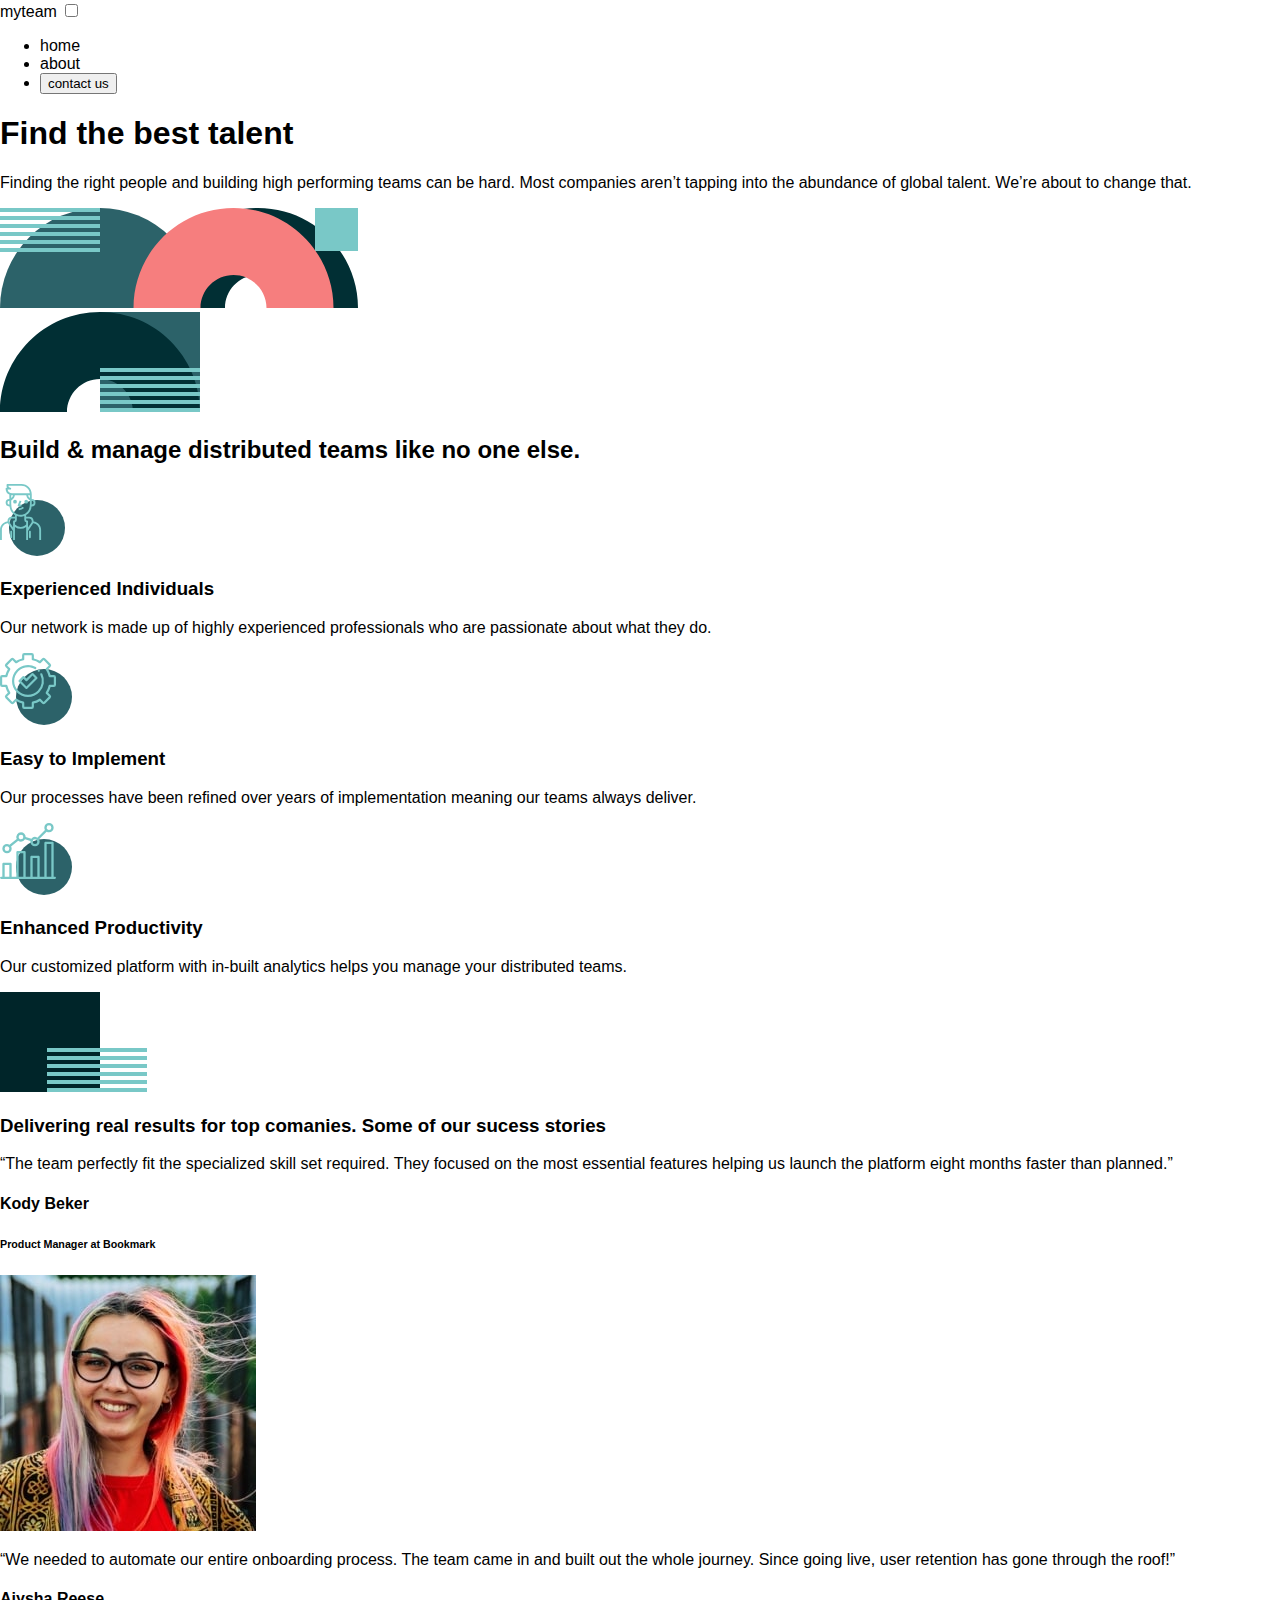
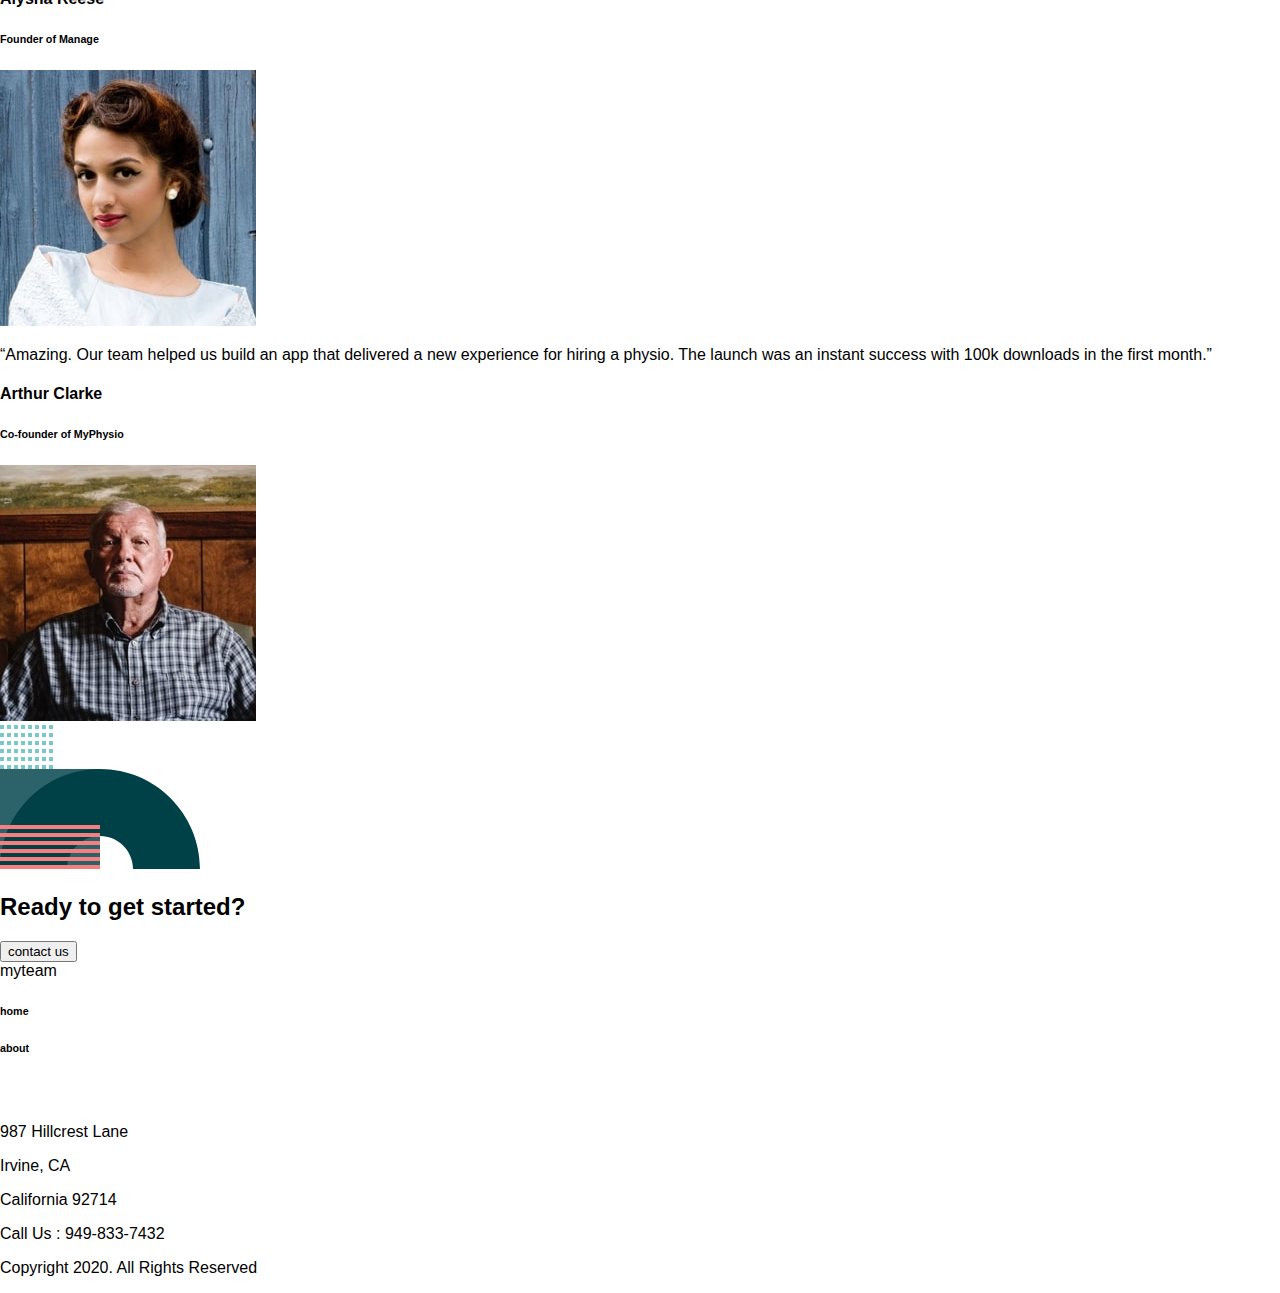
==== page.html @ 7078088b "classes html" ====
<!DOCTYPE html>
<html lang="en">
<head>
    <meta charset="UTF-8">
    <meta http-equiv="X-UA-Compatible" content="IE=edge">
    <meta name="viewport" content="width=device-width, initial-scale=1.0">
    <link rel="stylesheet" href="https://fonts.googleapis.com/css2?family=Livvic:wght@600;700&display=swap [fonts.googleapis.com]">
    <link rel="stylesheet" href="./css/style.css">
    <title>Document</title>
</head>
<body>
    <div class="banner">
        <div class="navbar__wrapper">
            <nav>
                <span>myteam</span>
            
                <input type="checkbox" id="menu" />
                <label for="menu">
                    <img class="menu_img" src="./icons/icon-hamburger.svg" alt="">
                </label>
                <ul id="items_navbar">
                    <li><a href="">home</a></li>
                    <li><a href="./about/about.html">about</a></li>
                    <li><button>contact us</button></li>
                </ul>
            </nav>
        </div>
        <div class="banner-info">
            <h1>Find the best <span>talent</span></h1>
            <p>Finding the right people and building high performing teams can be hard. Most companies aren’t tapping into the abundance of global talent. We’re about to change that.</p>
        </div>
        <img class="img_banner" src="./icons/bg-pattern-home-2.svg" alt="" />
    </div>
    <section class="section">
        <img class="section__image-bg" src="./icons/bg-pattern-home-5.svg">
        <div class="section__line"></div>
        <h2>Build & manage distributed teams like no one else.</h3>
        <div>
            <div class="section__qualities">
                <img src="./icons/icon-person.svg" alt="">
                <h3>Experienced Individuals </h3>
                <p>Our network is made up of highly experienced professionals who are passionate about what they do.</p>
            </div>
            <div class="section__qualities">
                <img src="./icons/icon-cog.svg">
                <h3>Easy to Implement </h3>
                <p>Our processes have been refined over years of implementation meaning our teams always deliver. </p></div>
            </div>
            <div class="section__qualities">
                <img src="./icons/icon-chart.svg">
                <h3>Enhanced Productivity </h3>
                <p>Our customized platform with in-built analytics helps you manage your distributed teams. </p>
            </div>
        </div>
    </section>
    <section class="section2">
        <div class="img_top_container">
            <img src="./icons/bg-pattern-home-4-about-3.svg" alt="">
        </div>
        <h3>Delivering real results for top comanies. Some of our <span>sucess stories</span></h3>
        <div class="section__persons-container">
            <div class="section__persons">
                <p>“The team perfectly fit the specialized skill set required. They focused on the most essential features helping us launch the platform eight months faster than planned.” </p>
                <h4>Kody Beker</h4>
                <h6>Product Manager at Bookmark</h6>
                <img src="./icons/avatar-kady.jpg" alt="">
            </div>
            <div class="section__persons">
                <p>“We needed to automate our entire onboarding process. The team came in and built out the whole journey. Since going live, user retention has gone through the roof!”</p>
                <h4>Aiysha Reese </h4>
                <h6>Founder of Manage</h6>
                <img src="./icons/avatar-aiysha.jpg" alt="">
            </div>
            <div class="section__persons">
                <p>“Amazing. Our team helped us build an app that delivered a new experience for hiring a physio. The launch was an instant success with 100k downloads in the first month.”</p>
                <h4>Arthur Clarke</h4>
                <h6>Co-founder of MyPhysio</h6>
                <img src="./icons/avatar-arthur.jpg" alt="">
            </div>
        </div>
    </section>

    <section class="section__contact">
        <img src="./icons/bg-pattern-home-6-about-5.svg">
        <h2>Ready to get started?</h2>
        <button>contact us</button>
    </section>

    <footer>
        <span>myteam</span>
        <div class="footer__links">
            <h6>home</h6>
            <h6>about</h6>
        </div>
        <div class="footer__social-icons">
            <img src="./icons/icon-facebook.svg" alt="">
            <img src="./icons/icon-pinterest.svg" alt="">
            <img src="./icons/icon-twitter.svg" alt="">
        </div>
        <div class="footer__data">
            <p>987 Hillcrest Lane</p>
            <p>Irvine, CA</p>
            <p>California 92714</p>
            <p>Call Us : 949-833-7432</p>
        </div>
        <div class="footer__copyr">
            <p>Copyright 2020. All Rights Reserved</p>
        </div>
    </footer>
</body>
</html>
---- css/style.css ----
@import url(./global/base.css);

/* 
    skins
*/

@import url(./skin/skins.css);

/* 
    devices
*/

@import url(./devices/desktop/desktop_900px.css) (min-width: 900px);

@import url(./devices/tablet/tablet_900px.css) (max-width: 900px);

@import url(./devices/mobile/mobile_600px.css) (max-width: 600px);
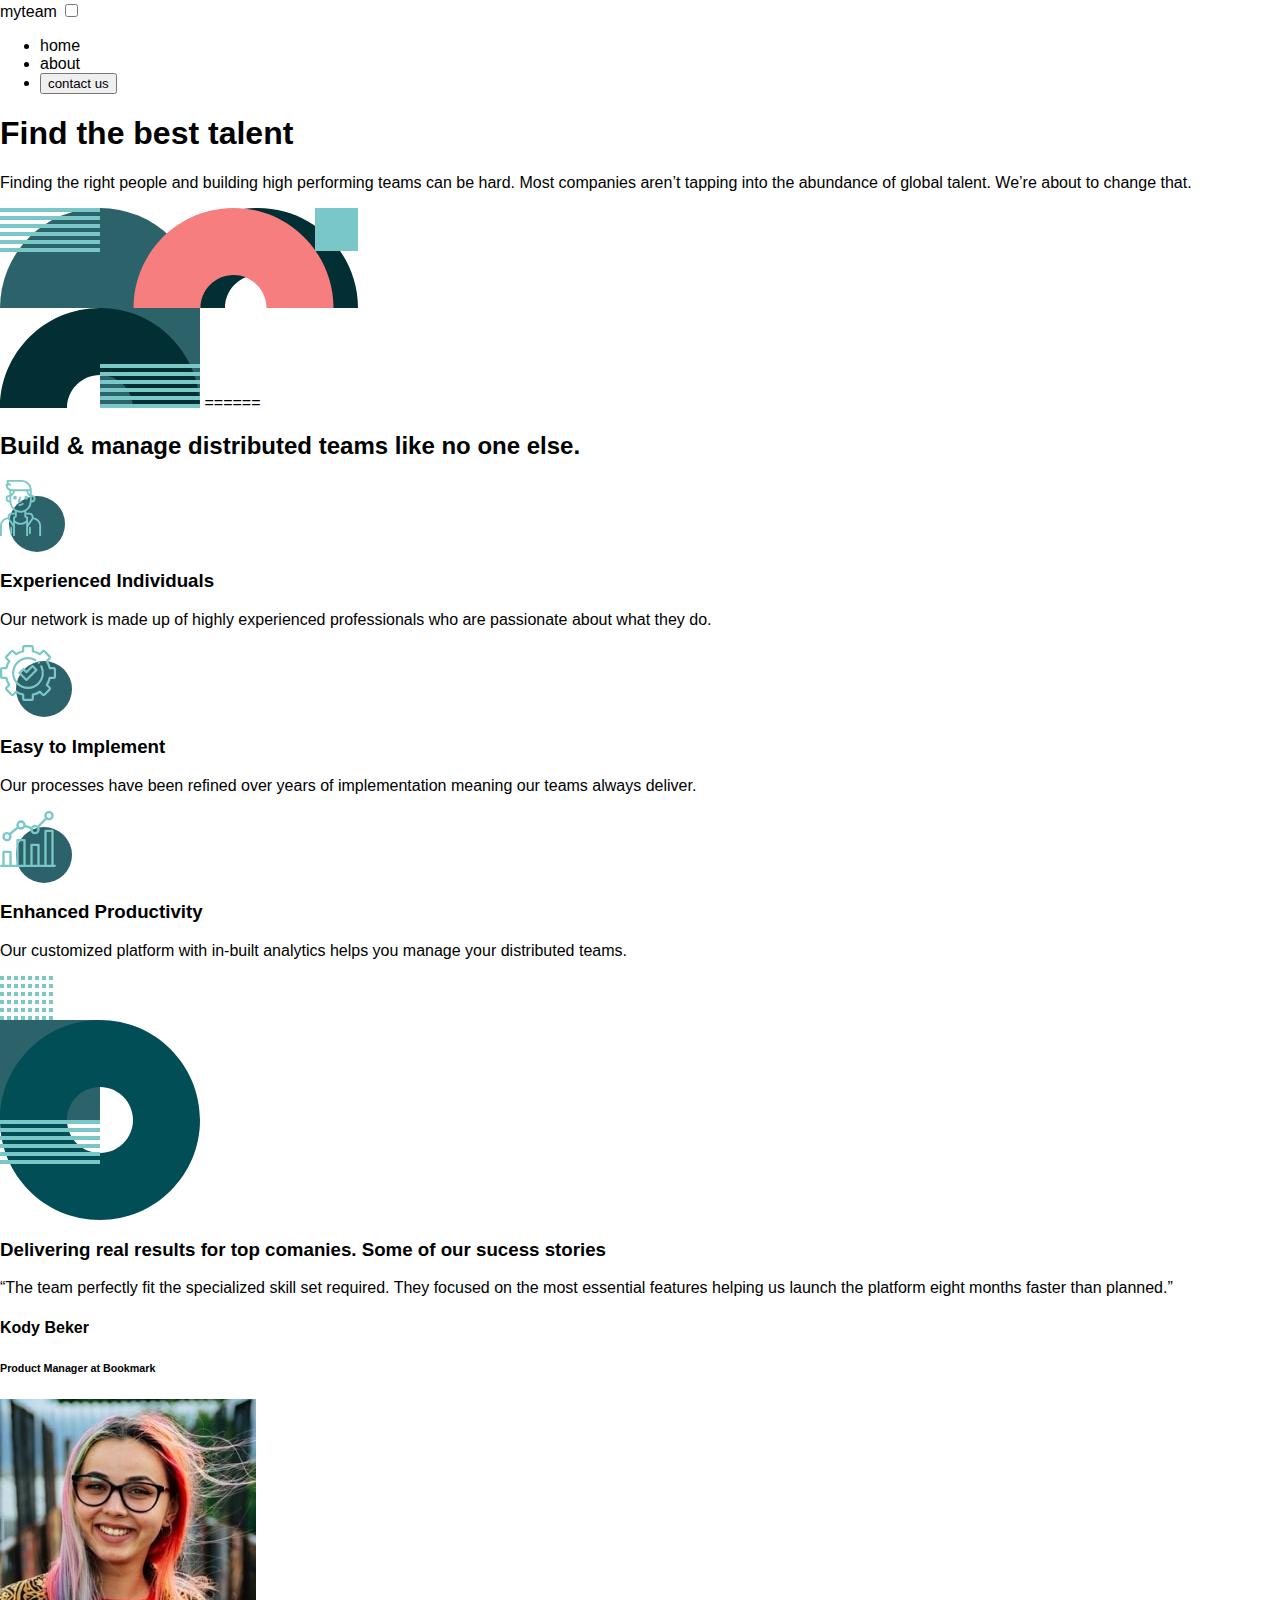
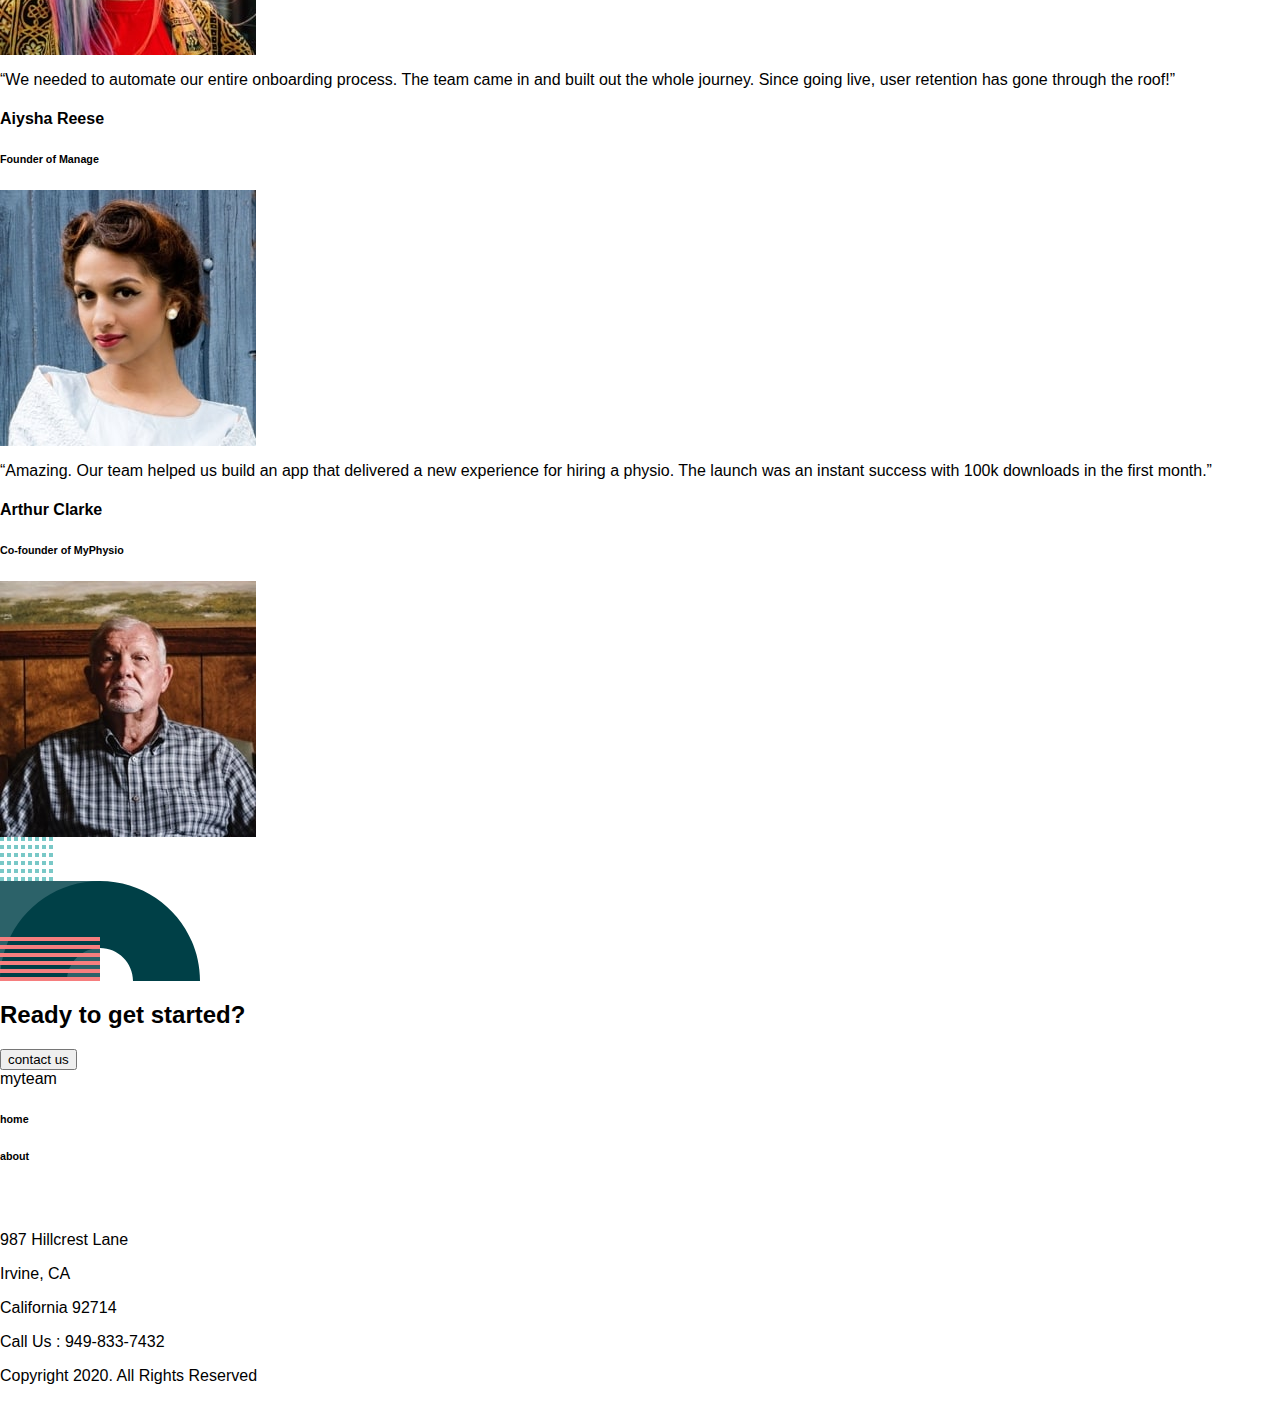
==== commit b9a70a32: "Styles added" ====
--- a/page.html
+++ b/page.html
@@ -1,4 +1,3 @@
-<!DOCTYPE html>
 <html lang="en">
 <head>
     <meta charset="UTF-8">
@@ -33,20 +32,20 @@
     </div>
     <section class="section">
         <img class="section__image-bg" src="./icons/bg-pattern-home-5.svg">
-        <div class="section__line"></div>
+        <span>======</span>
         <h2>Build & manage distributed teams like no one else.</h3>
         <div>
-            <div class="section__qualities">
+            <div>
                 <img src="./icons/icon-person.svg" alt="">
                 <h3>Experienced Individuals </h3>
                 <p>Our network is made up of highly experienced professionals who are passionate about what they do.</p>
             </div>
-            <div class="section__qualities">
+            <div>
                 <img src="./icons/icon-cog.svg">
                 <h3>Easy to Implement </h3>
                 <p>Our processes have been refined over years of implementation meaning our teams always deliver. </p></div>
             </div>
-            <div class="section__qualities">
+            <div>
                 <img src="./icons/icon-chart.svg">
                 <h3>Enhanced Productivity </h3>
                 <p>Our customized platform with in-built analytics helps you manage your distributed teams. </p>
@@ -55,23 +54,23 @@
     </section>
     <section class="section2">
         <div class="img_top_container">
-            <img src="./icons/bg-pattern-home-4-about-3.svg" alt="">
+            <img src="./icons/bg-pattern-home-3.svg" alt="">
         </div>
-        <h3>Delivering real results for top comanies. Some of our <span>sucess stories</span></h3>
-        <div class="section__persons-container">
-            <div class="section__persons">
+        <div class="section__persons">
+            <h3>Delivering real results for top comanies. Some of our <span>sucess stories</span></h3>
+            <div class="section__person">
                 <p>“The team perfectly fit the specialized skill set required. They focused on the most essential features helping us launch the platform eight months faster than planned.” </p>
                 <h4>Kody Beker</h4>
                 <h6>Product Manager at Bookmark</h6>
                 <img src="./icons/avatar-kady.jpg" alt="">
             </div>
-            <div class="section__persons">
+            <div>
                 <p>“We needed to automate our entire onboarding process. The team came in and built out the whole journey. Since going live, user retention has gone through the roof!”</p>
                 <h4>Aiysha Reese </h4>
                 <h6>Founder of Manage</h6>
                 <img src="./icons/avatar-aiysha.jpg" alt="">
             </div>
-            <div class="section__persons">
+            <div>
                 <p>“Amazing. Our team helped us build an app that delivered a new experience for hiring a physio. The launch was an instant success with 100k downloads in the first month.”</p>
                 <h4>Arthur Clarke</h4>
                 <h6>Co-founder of MyPhysio</h6>
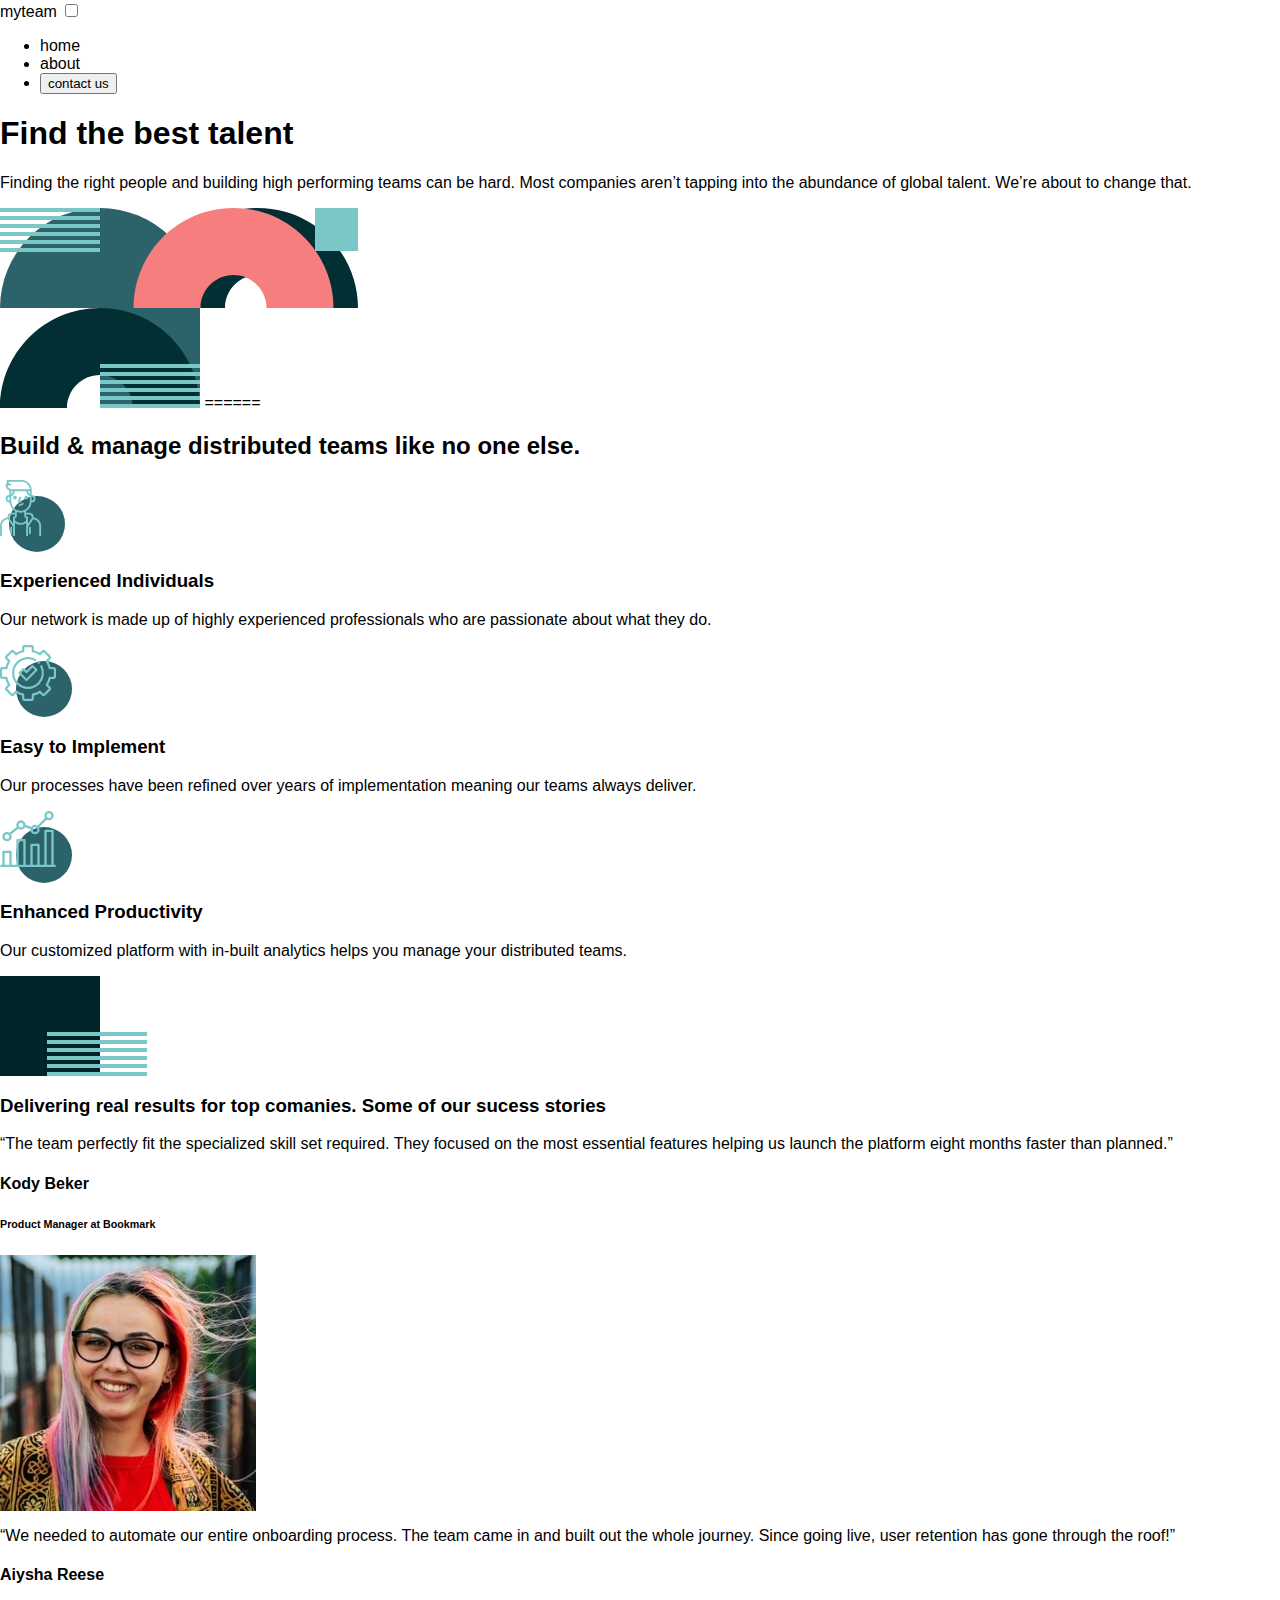
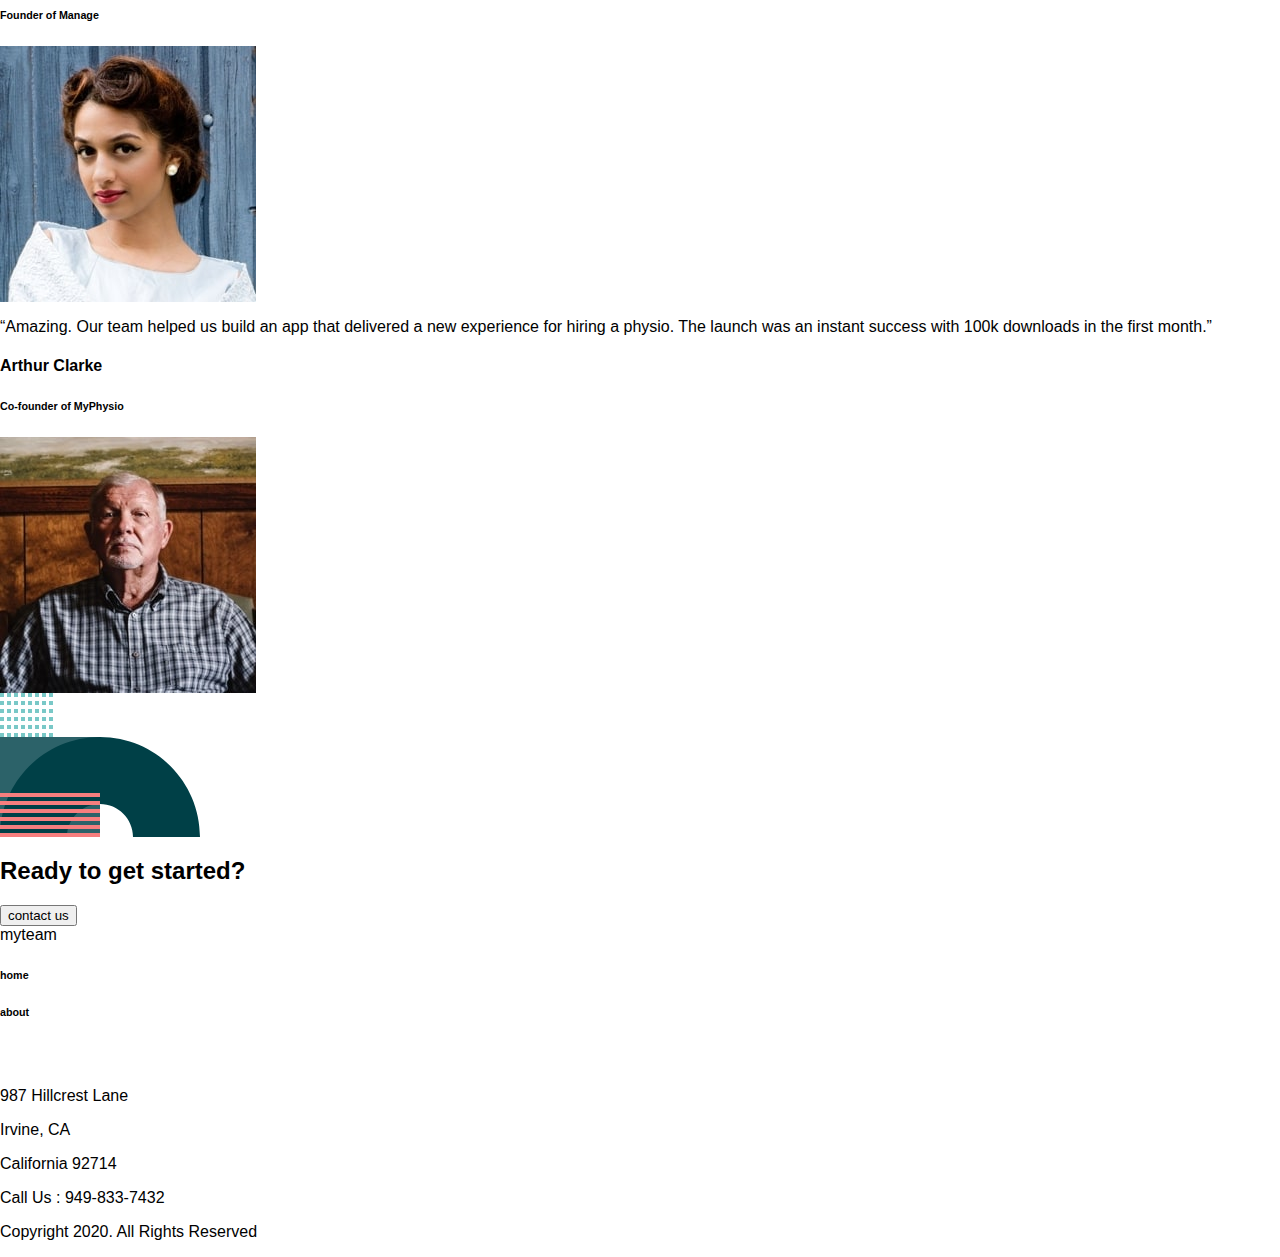
==== commit cc2c2026: "Merge branch 'master' of https://github.com/alejovera/landing-pair-programming" ====
--- a/page.html
+++ b/page.html
@@ -54,23 +54,23 @@
     </section>
     <section class="section2">
         <div class="img_top_container">
-            <img src="./icons/bg-pattern-home-3.svg" alt="">
+            <img src="./icons/bg-pattern-home-4-about-3.svg" alt="">
         </div>
-        <div class="section__persons">
-            <h3>Delivering real results for top comanies. Some of our <span>sucess stories</span></h3>
-            <div class="section__person">
+        <h3>Delivering real results for top comanies. Some of our <span>sucess stories</span></h3>
+        <div class="section__persons-container">
+            <div class="section__persons">
                 <p>“The team perfectly fit the specialized skill set required. They focused on the most essential features helping us launch the platform eight months faster than planned.” </p>
                 <h4>Kody Beker</h4>
                 <h6>Product Manager at Bookmark</h6>
                 <img src="./icons/avatar-kady.jpg" alt="">
             </div>
-            <div>
+            <div class="section__persons">
                 <p>“We needed to automate our entire onboarding process. The team came in and built out the whole journey. Since going live, user retention has gone through the roof!”</p>
                 <h4>Aiysha Reese </h4>
                 <h6>Founder of Manage</h6>
                 <img src="./icons/avatar-aiysha.jpg" alt="">
             </div>
-            <div>
+            <div class="section__persons">
                 <p>“Amazing. Our team helped us build an app that delivered a new experience for hiring a physio. The launch was an instant success with 100k downloads in the first month.”</p>
                 <h4>Arthur Clarke</h4>
                 <h6>Co-founder of MyPhysio</h6>
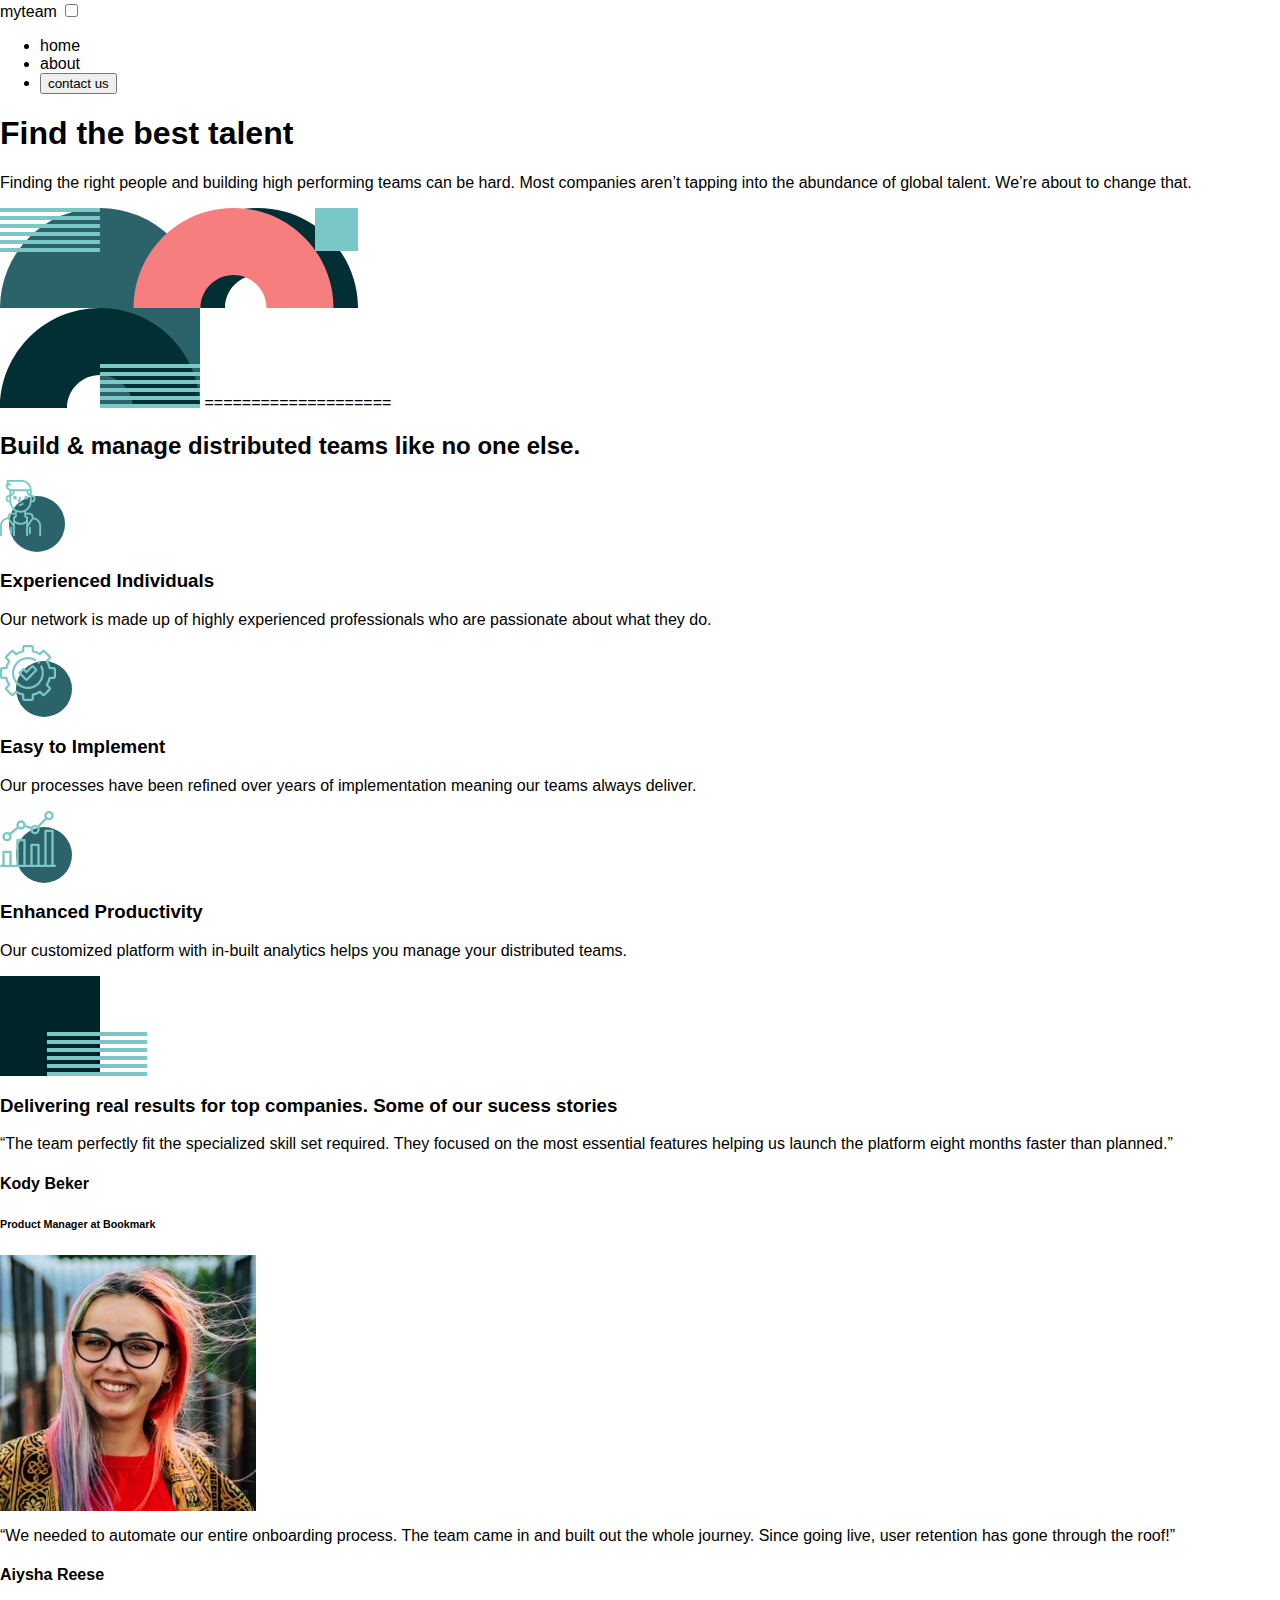
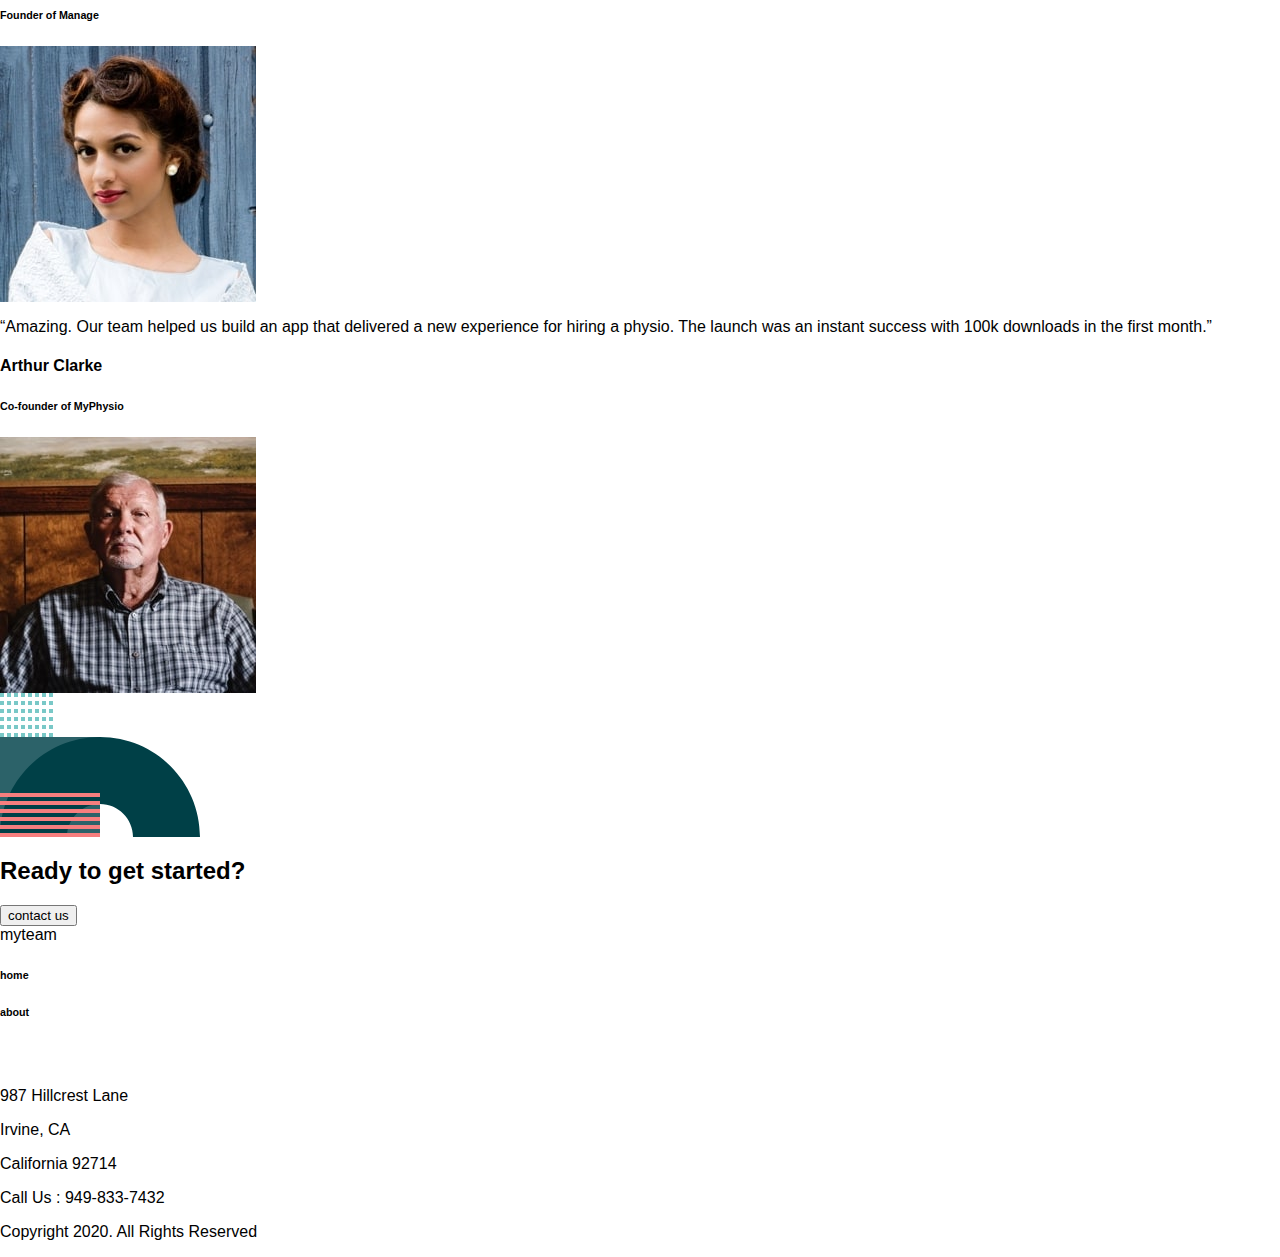
==== commit 50c1aa2f: "Styles added to tablet view" ====
--- a/page.html
+++ b/page.html
@@ -32,23 +32,29 @@
     </div>
     <section class="section">
         <img class="section__image-bg" src="./icons/bg-pattern-home-5.svg">
-        <span>======</span>
+        <span>====================</span>
         <h2>Build & manage distributed teams like no one else.</h3>
         <div>
             <div>
                 <img src="./icons/icon-person.svg" alt="">
-                <h3>Experienced Individuals </h3>
-                <p>Our network is made up of highly experienced professionals who are passionate about what they do.</p>
+                <div>
+                    <h3>Experienced Individuals </h3>
+                    <p>Our network is made up of highly experienced professionals who are passionate about what they do.</p>
+                </div>
             </div>
             <div>
                 <img src="./icons/icon-cog.svg">
-                <h3>Easy to Implement </h3>
-                <p>Our processes have been refined over years of implementation meaning our teams always deliver. </p></div>
+                <div>
+                    <h3>Easy to Implement </h3>
+                    <p>Our processes have been refined over years of implementation meaning our teams always deliver. </p>
+                </div>
             </div>
             <div>
                 <img src="./icons/icon-chart.svg">
-                <h3>Enhanced Productivity </h3>
-                <p>Our customized platform with in-built analytics helps you manage your distributed teams. </p>
+                <div>
+                    <h3>Enhanced Productivity </h3>
+                    <p>Our customized platform with in-built analytics helps you manage your distributed teams. </p>
+                </div>
             </div>
         </div>
     </section>
@@ -56,21 +62,21 @@
         <div class="img_top_container">
             <img src="./icons/bg-pattern-home-4-about-3.svg" alt="">
         </div>
-        <h3>Delivering real results for top comanies. Some of our <span>sucess stories</span></h3>
-        <div class="section__persons-container">
-            <div class="section__persons">
+        <div class="section__persons">
+            <h3>Delivering real results for top companies. Some of our <span>sucess stories</span></h3>
+            <div class="section__persons-container">
                 <p>“The team perfectly fit the specialized skill set required. They focused on the most essential features helping us launch the platform eight months faster than planned.” </p>
                 <h4>Kody Beker</h4>
                 <h6>Product Manager at Bookmark</h6>
                 <img src="./icons/avatar-kady.jpg" alt="">
             </div>
-            <div class="section__persons">
+            <div class="section__persons-container">
                 <p>“We needed to automate our entire onboarding process. The team came in and built out the whole journey. Since going live, user retention has gone through the roof!”</p>
                 <h4>Aiysha Reese </h4>
                 <h6>Founder of Manage</h6>
                 <img src="./icons/avatar-aiysha.jpg" alt="">
             </div>
-            <div class="section__persons">
+            <div class="section__persons-container">
                 <p>“Amazing. Our team helped us build an app that delivered a new experience for hiring a physio. The launch was an instant success with 100k downloads in the first month.”</p>
                 <h4>Arthur Clarke</h4>
                 <h6>Co-founder of MyPhysio</h6>
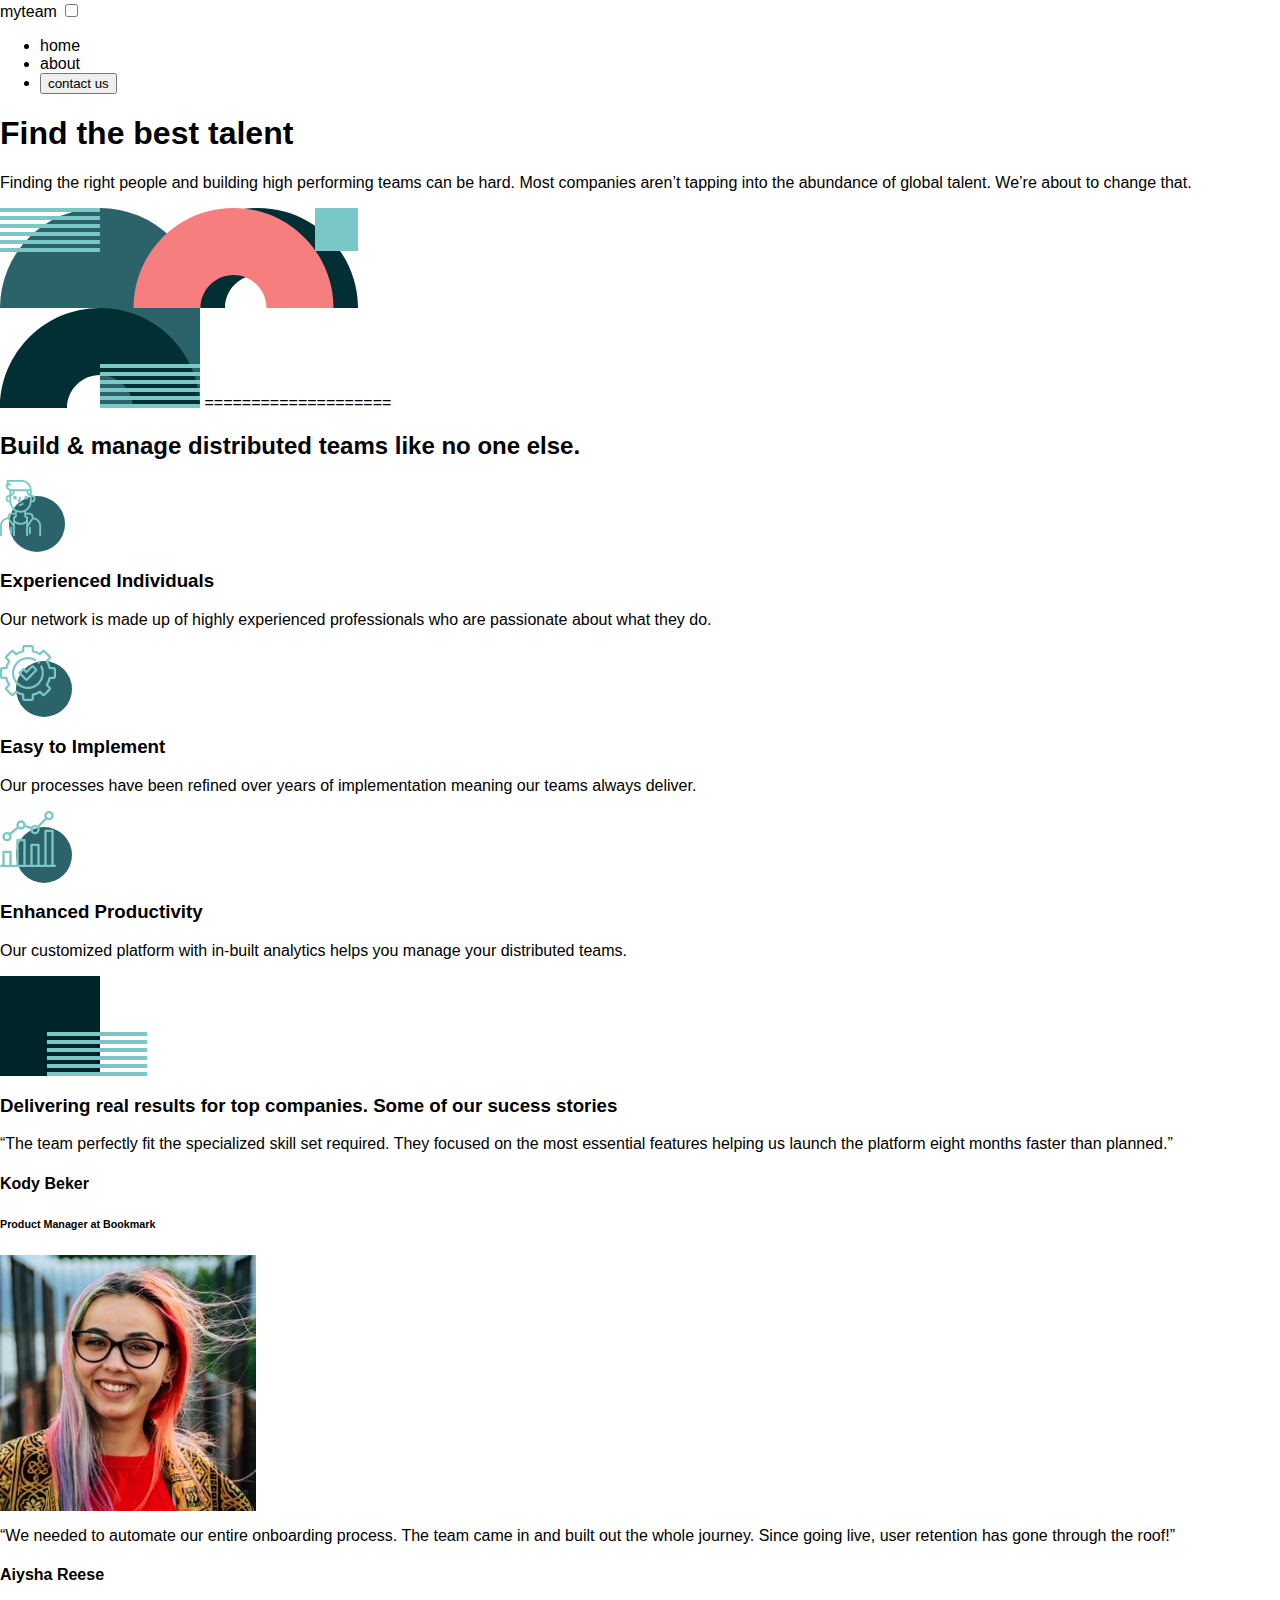
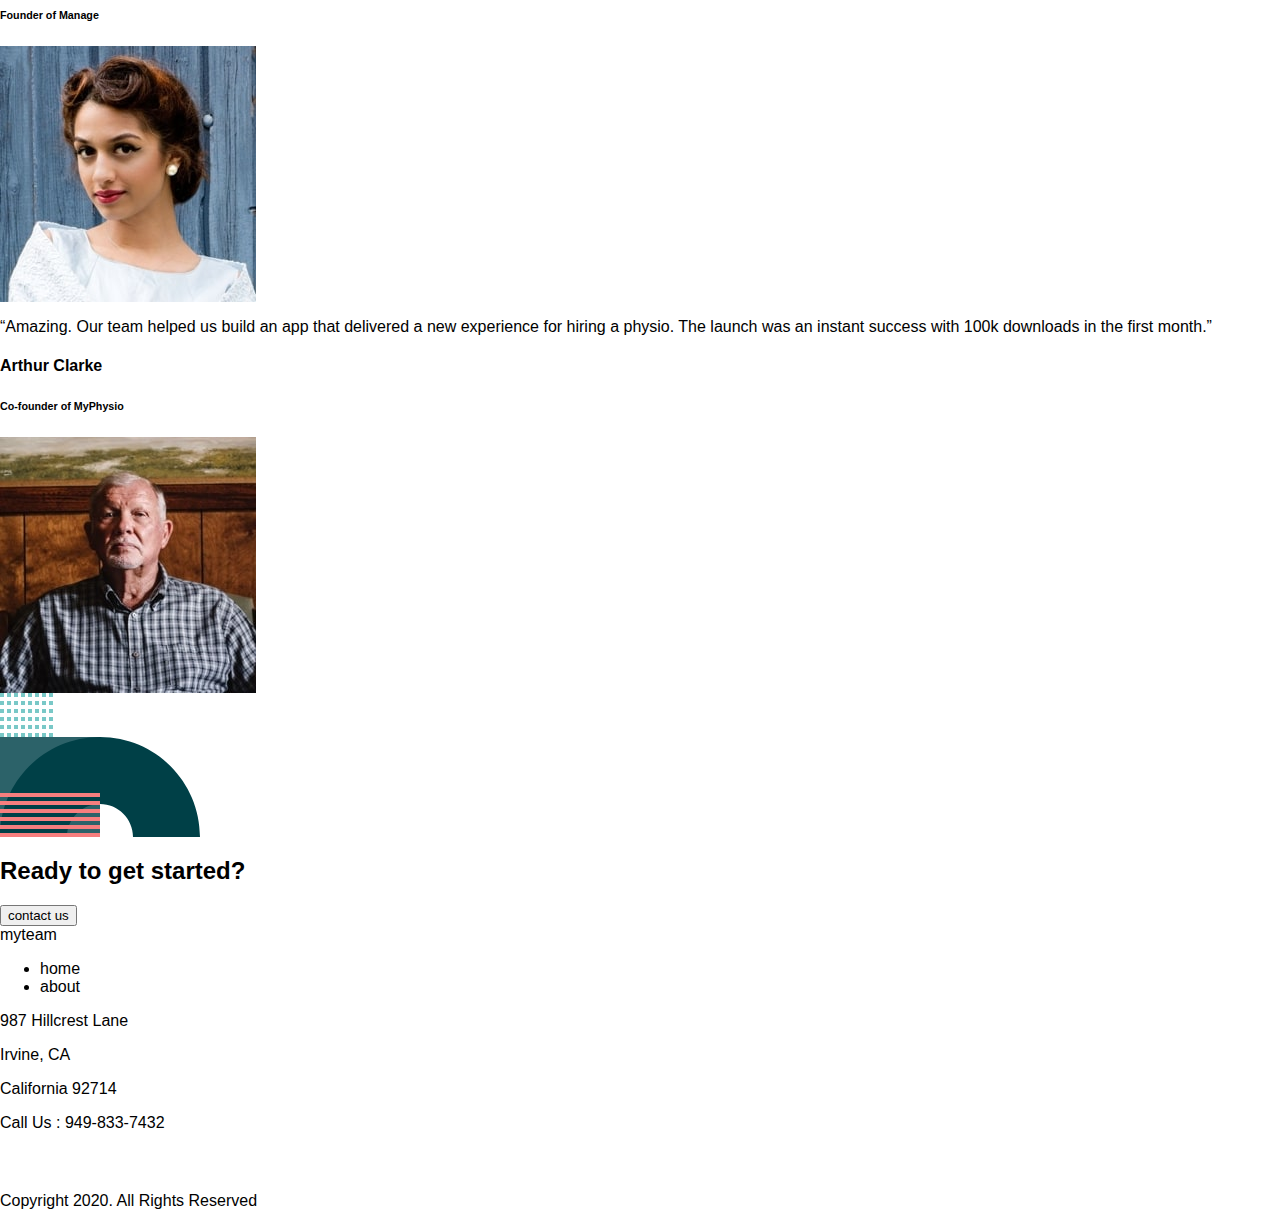
==== commit 43883560: "Style added tablet size" ====
--- a/page.html
+++ b/page.html
@@ -92,24 +92,34 @@
     </section>
 
     <footer>
-        <span>myteam</span>
-        <div class="footer__links">
-            <h6>home</h6>
-            <h6>about</h6>
+        <div class="footer_info">
+            <div>
+                <span>myteam</span>
+                <ul class="footer__links">
+                    <li>
+                        <a href="">home</a>
+                    </li>
+                    <li>
+                        <a href="./about/about.html">about</a>
+                    </li>
+                </ul>
+            </div>
+            <div class="footer__data">
+                <p>987 Hillcrest Lane</p>
+                <p>Irvine, CA</p>
+                <p>California 92714</p>
+                <p>Call Us : 949-833-7432</p>
+            </div>
         </div>
-        <div class="footer__social-icons">
-            <img src="./icons/icon-facebook.svg" alt="">
-            <img src="./icons/icon-pinterest.svg" alt="">
-            <img src="./icons/icon-twitter.svg" alt="">
-        </div>
-        <div class="footer__data">
-            <p>987 Hillcrest Lane</p>
-            <p>Irvine, CA</p>
-            <p>California 92714</p>
-            <p>Call Us : 949-833-7432</p>
-        </div>
-        <div class="footer__copyr">
-            <p>Copyright 2020. All Rights Reserved</p>
+        <div class="footer_social">
+            <div class="footer__social-icons">
+                <img src="./icons/icon-facebook.svg" alt="">
+                <img src="./icons/icon-pinterest.svg" alt="">
+                <img src="./icons/icon-twitter.svg" alt="">
+            </div>
+            <div class="footer__copyr">
+                <p>Copyright 2020. All Rights Reserved</p>
+            </div>
         </div>
     </footer>
 </body>
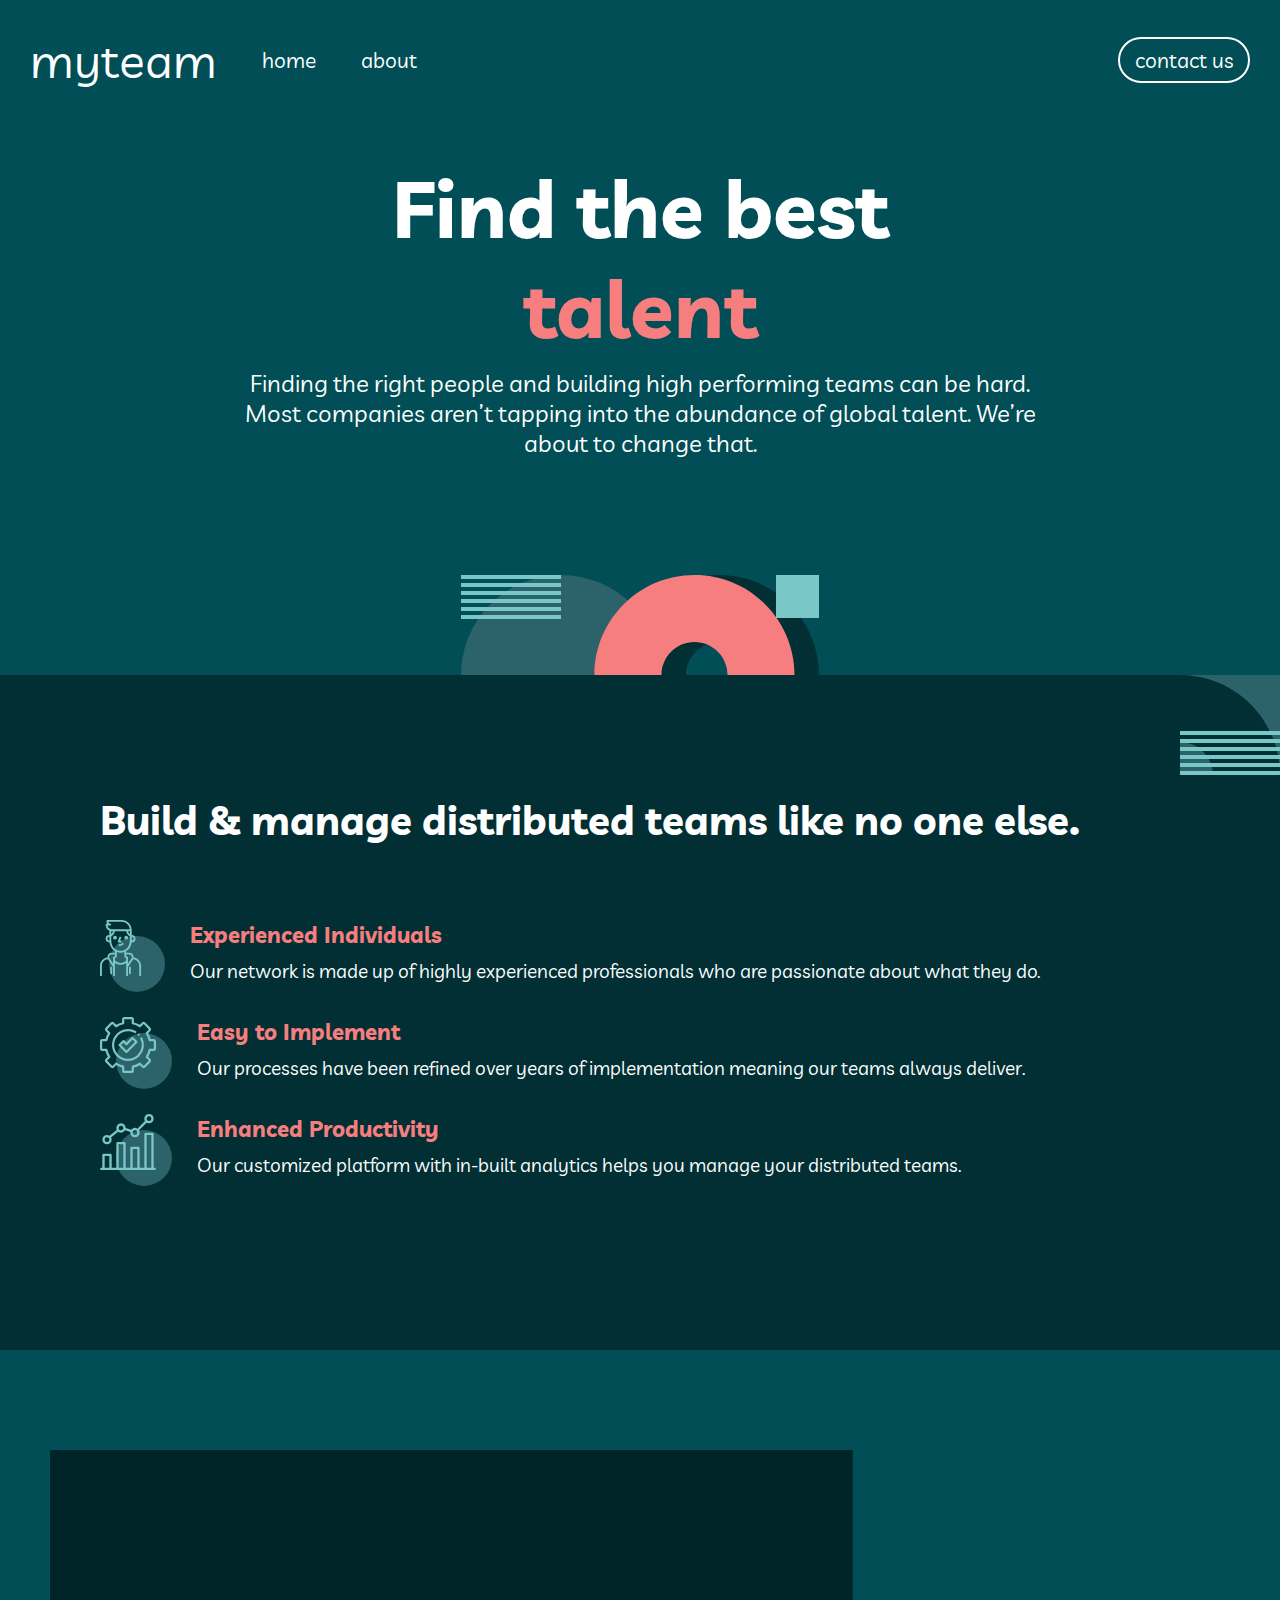
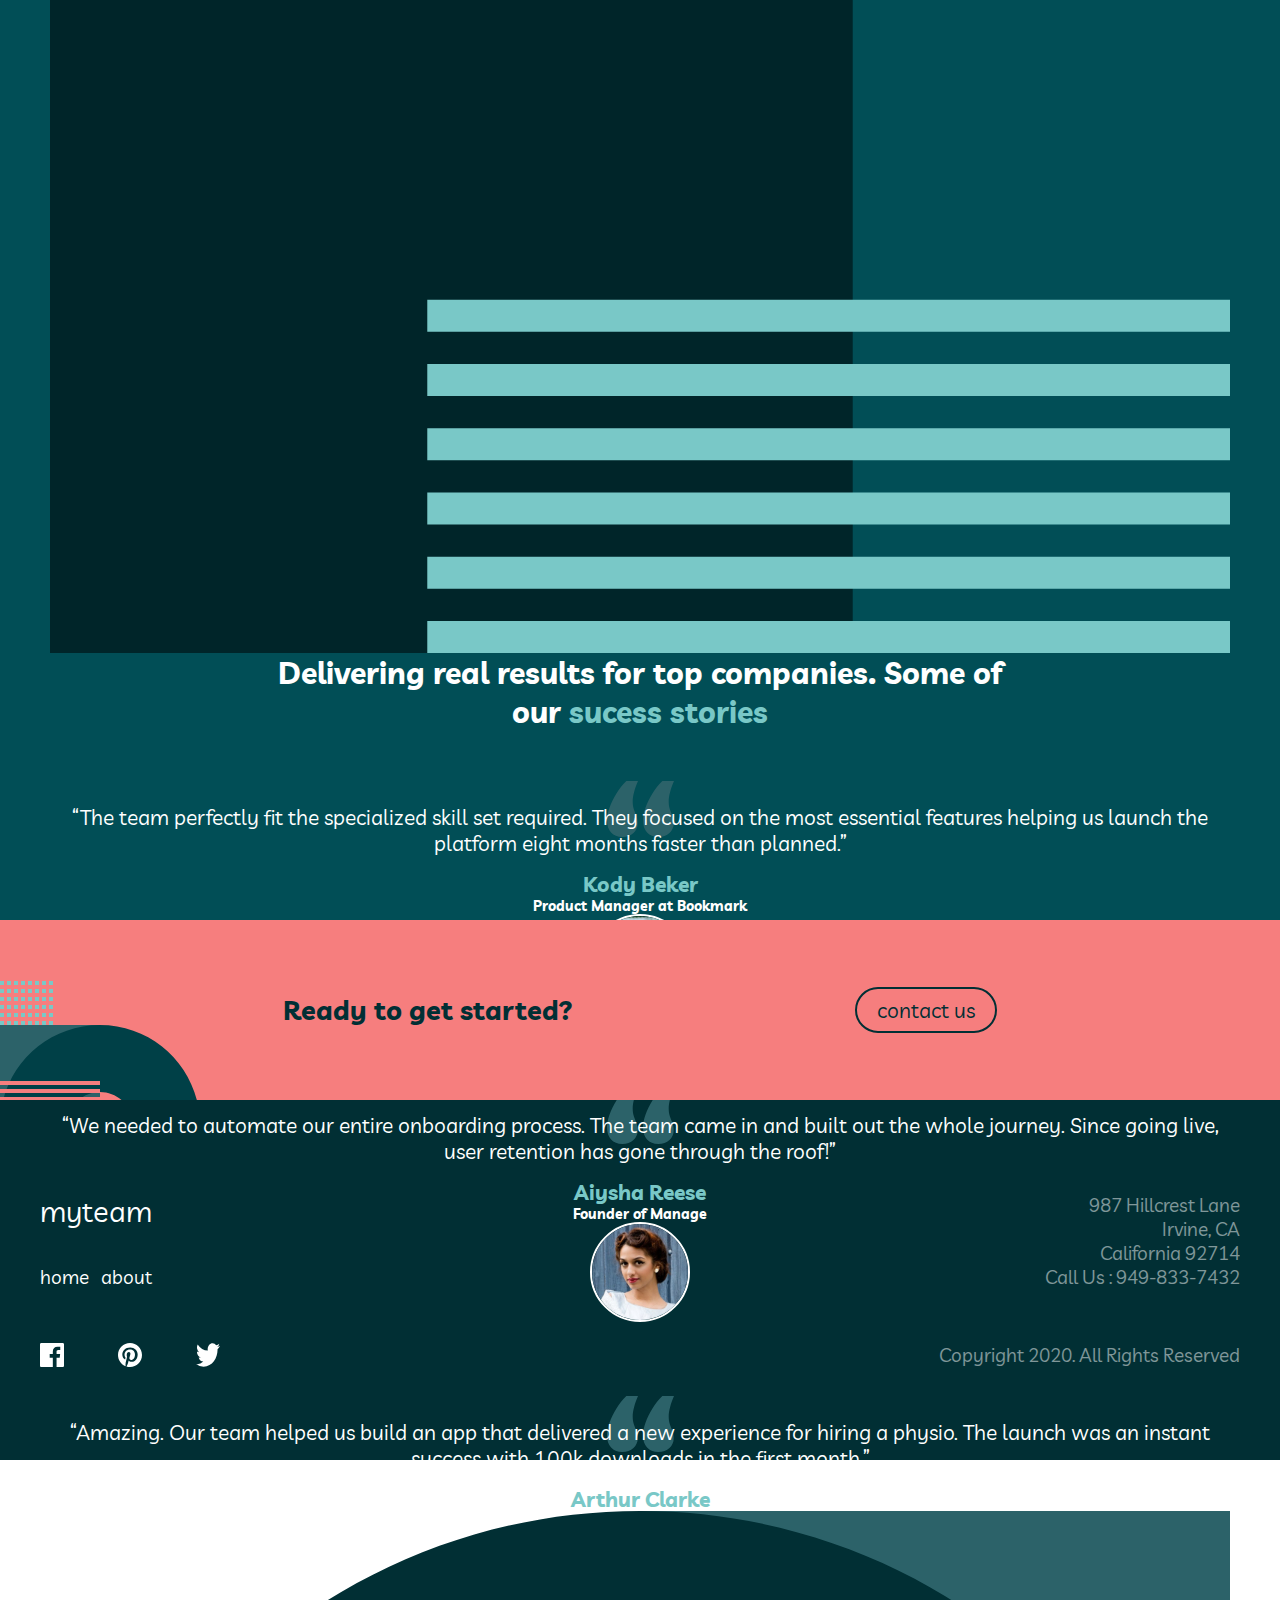
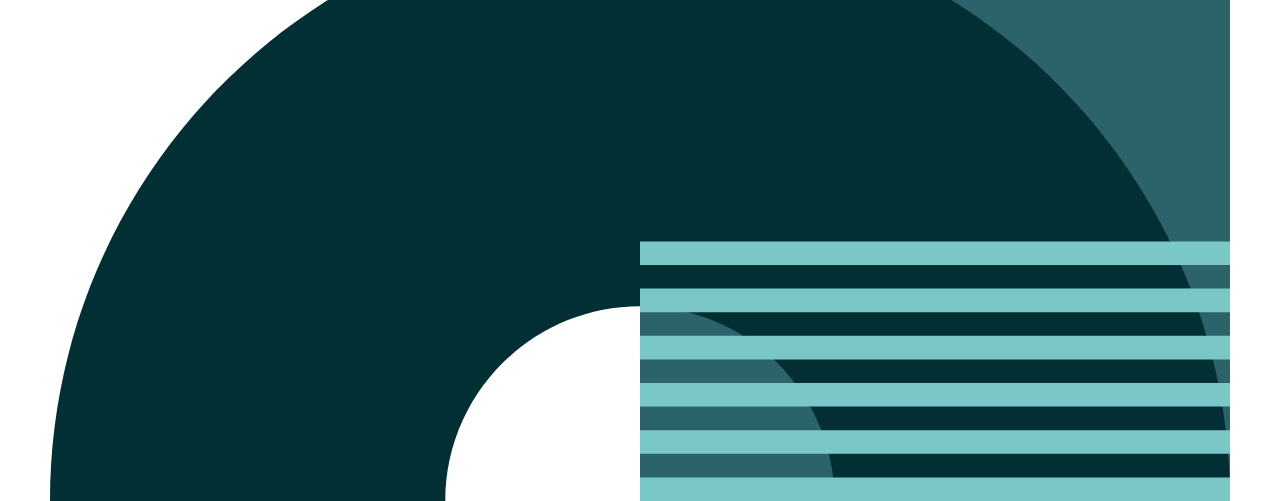
==== commit 600fff31: "all mobile except footer" ====
--- a/page.html
+++ b/page.html
@@ -32,26 +32,30 @@
     </div>
     <section class="section">
         <img class="section__image-bg" src="./icons/bg-pattern-home-5.svg">
-        <span>====================</span>
+        <!-- <span>====================</span> -->
+        <div class="section__line"></div>
         <h2>Build & manage distributed teams like no one else.</h3>
-        <div>
-            <div>
+        <div class="section__qualities">
+            <div class="section__qualities">
                 <img src="./icons/icon-person.svg" alt="">
-                <div>
+                <!-- Porque poner la info en otro div separado de img? -->
+
+                <div class="section__qualities">
                     <h3>Experienced Individuals </h3>
                     <p>Our network is made up of highly experienced professionals who are passionate about what they do.</p>
                 </div>
             </div>
-            <div>
+            <div class="section__qualities">
                 <img src="./icons/icon-cog.svg">
-                <div>
+                <div class="section__qualities">
                     <h3>Easy to Implement </h3>
                     <p>Our processes have been refined over years of implementation meaning our teams always deliver. </p>
                 </div>
             </div>
-            <div>
+
+            <div class="section__qualities">
                 <img src="./icons/icon-chart.svg">
-                <div>
+                <div class="section__qualities">
                     <h3>Enhanced Productivity </h3>
                     <p>Our customized platform with in-built analytics helps you manage your distributed teams. </p>
                 </div>
@@ -59,9 +63,7 @@
         </div>
     </section>
     <section class="section2">
-        <div class="img_top_container">
-            <img src="./icons/bg-pattern-home-4-about-3.svg" alt="">
-        </div>
+        <img src="./icons/bg-pattern-home-4-about-3.svg" alt="">
         <div class="section__persons">
             <h3>Delivering real results for top companies. Some of our <span>sucess stories</span></h3>
             <div class="section__persons-container">
@@ -83,12 +85,16 @@
                 <img src="./icons/avatar-arthur.jpg" alt="">
             </div>
         </div>
+            <img id="end_persons" src="./icons/bg-pattern-home-5.svg" alt="">
     </section>
 
     <section class="section__contact">
-        <img src="./icons/bg-pattern-home-6-about-5.svg">
         <h2>Ready to get started?</h2>
         <button>contact us</button>
+        <!-- <div class="img_top_container"> -->
+        <img src="./icons/bg-pattern-home-6-about-5.svg">
+        <!-- </div> -->
+
     </section>
 
     <footer>
--- a/css/style.css
+++ b/css/style.css
@@ -12,6 +12,6 @@
 
 @import url(./devices/desktop/desktop_900px.css) (min-width: 900px);
 
-@import url(./devices/tablet/tablet_900px.css) (max-width: 900px);
+@import url(./devices/tablet/tablet_900px.css) (min-width: 600px);
 
 @import url(./devices/mobile/mobile_600px.css) (max-width: 600px);
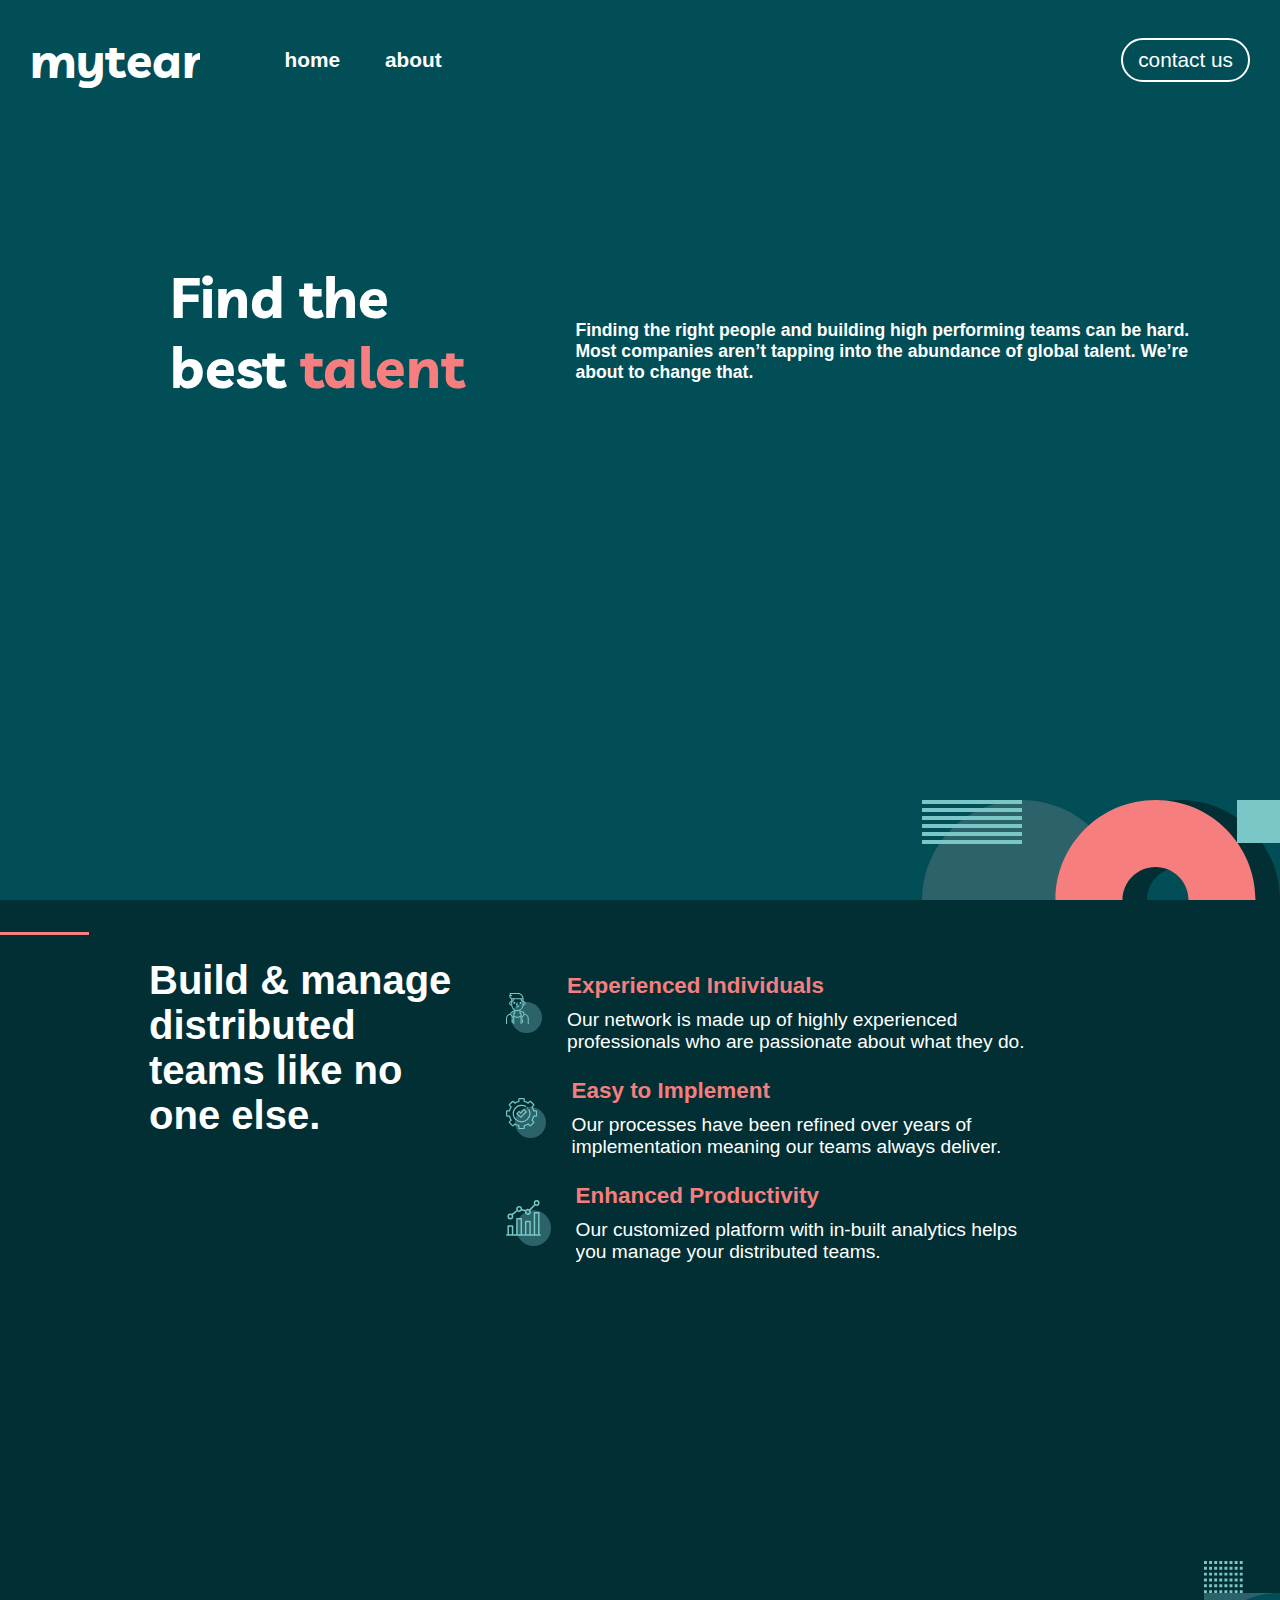
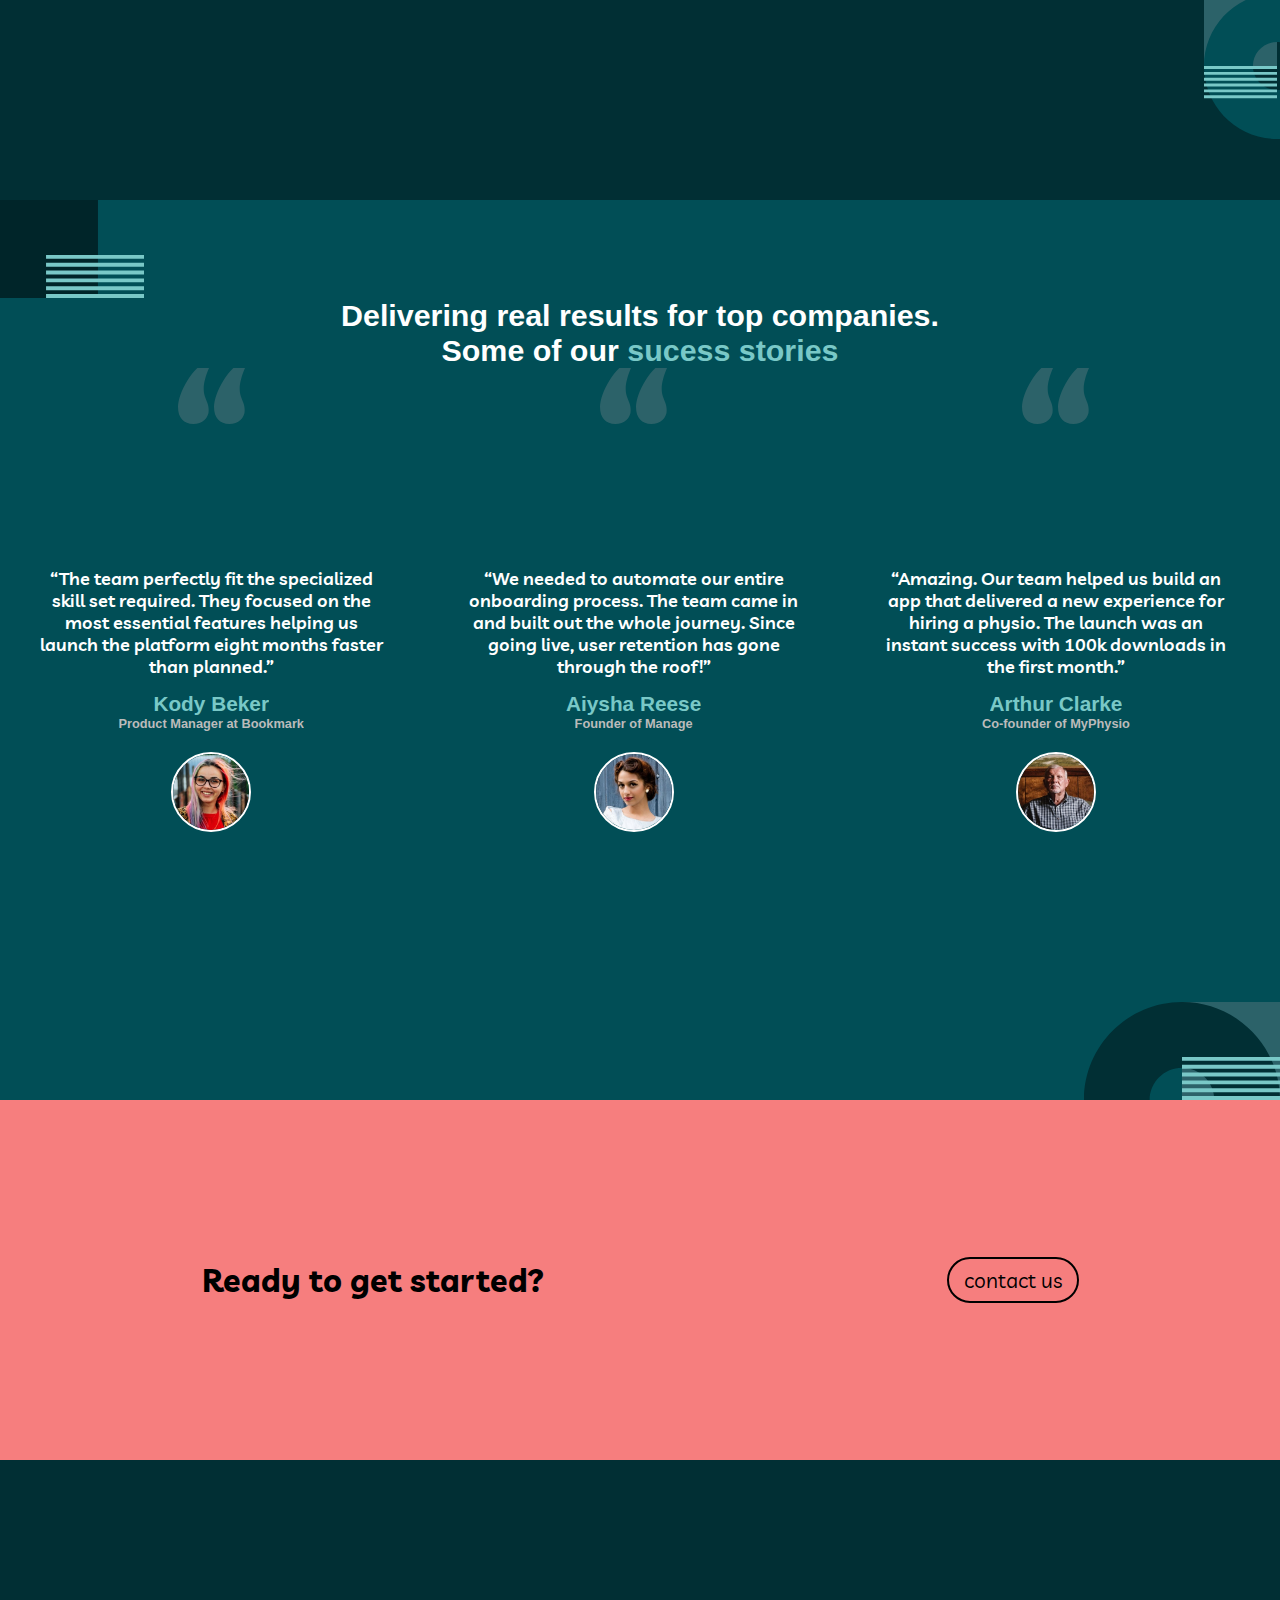
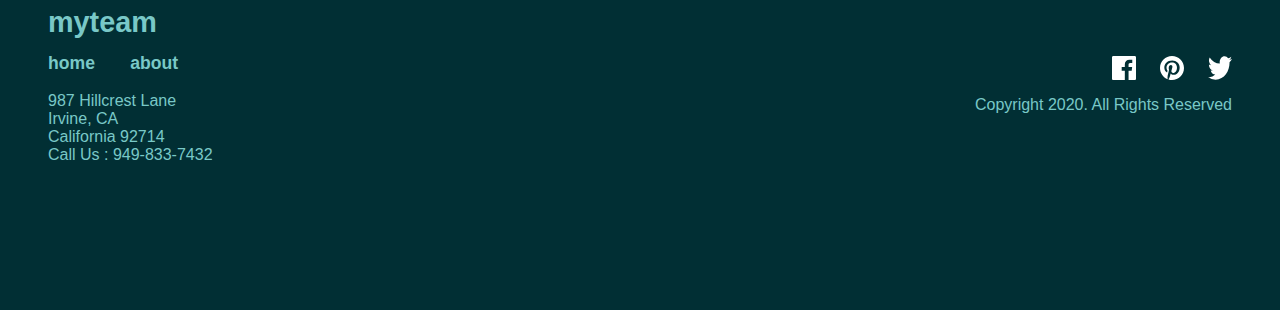
==== commit 0f1eeb79: "Changes" ====
--- a/page.html
+++ b/page.html
@@ -61,6 +61,8 @@
                 </div>
             </div>
         </div>
+        <img class="image_qualities_bottom" src="./icons/bg-pattern-home-3.svg" alt="">
+
     </section>
     <section class="section2">
         <img src="./icons/bg-pattern-home-4-about-3.svg" alt="">
--- a/css/style.css
+++ b/css/style.css
@@ -12,6 +12,6 @@
 
 @import url(./devices/desktop/desktop_900px.css) (min-width: 900px);
 
-@import url(./devices/tablet/tablet_900px.css) (min-width: 600px);
+@import url(./devices/tablet/tablet_900px.css) (min-width: 600px) and (max-width: 900px);
 
 @import url(./devices/mobile/mobile_600px.css) (max-width: 600px);
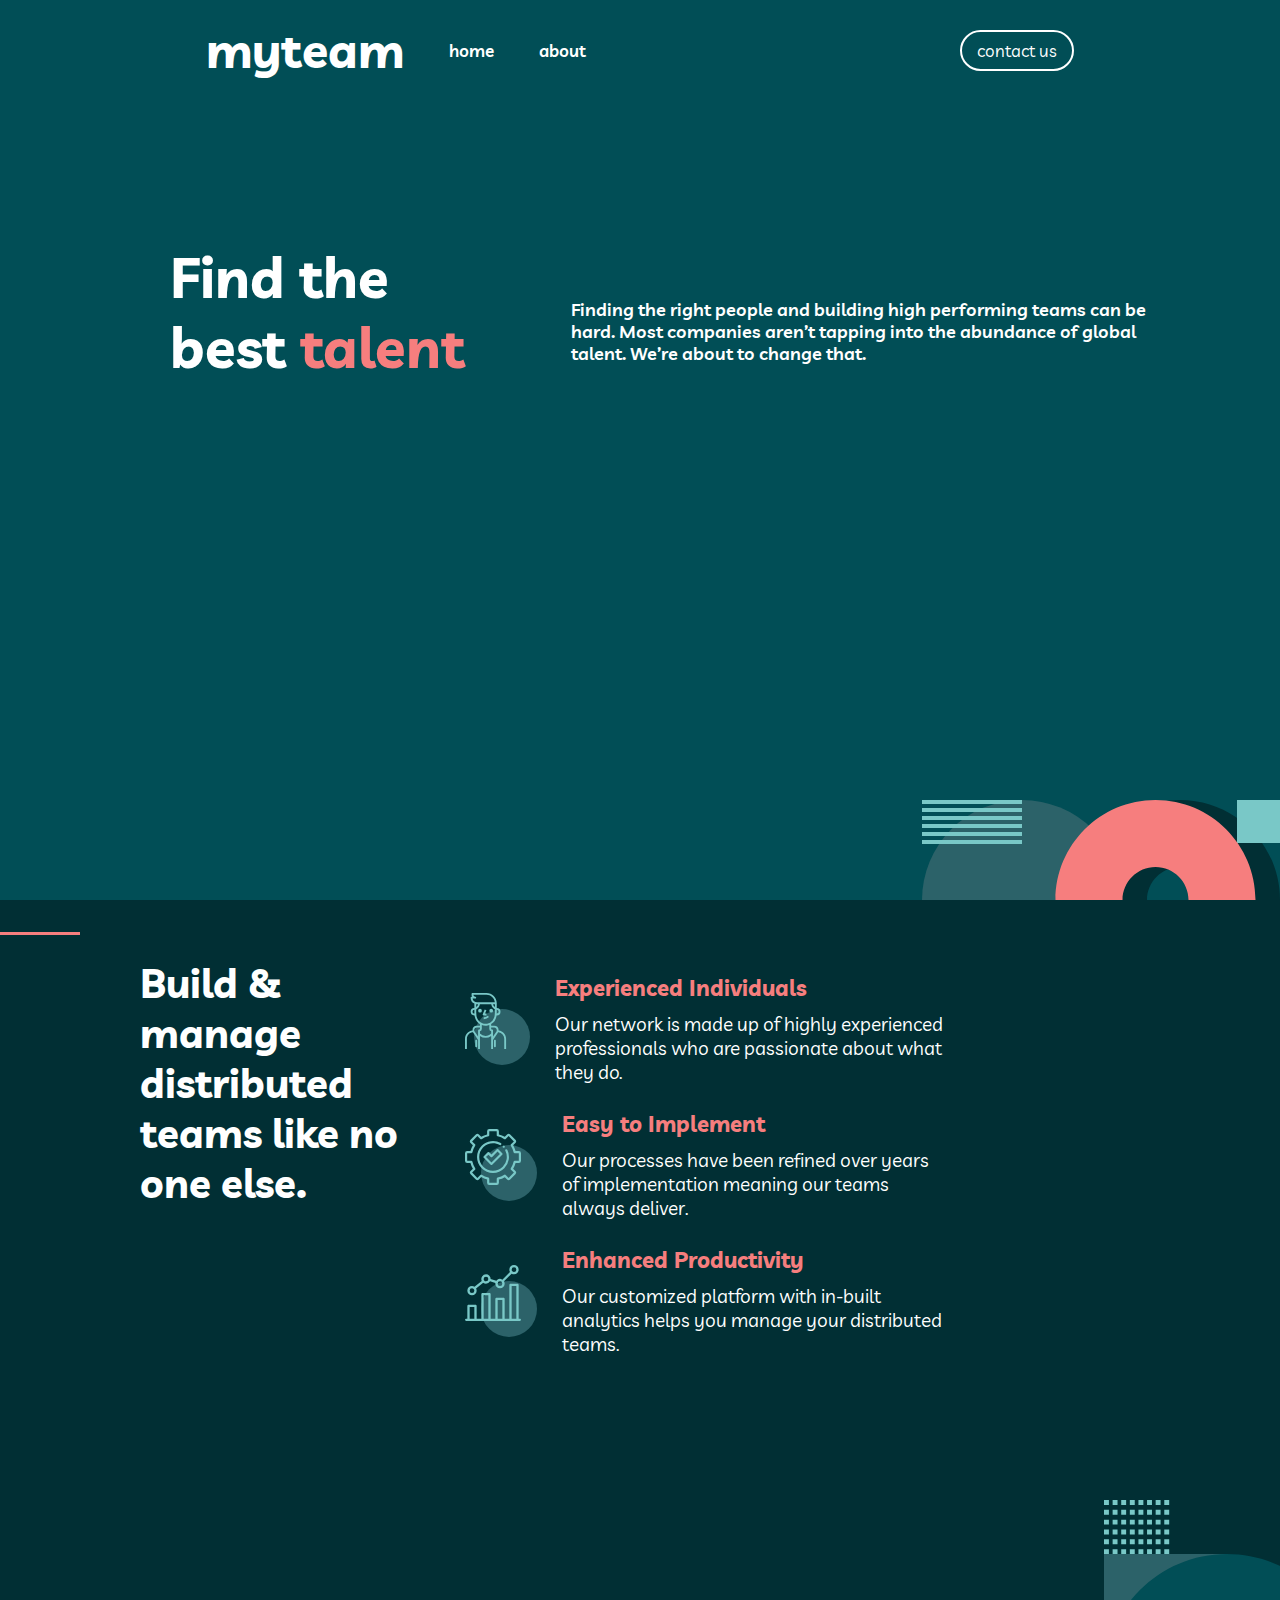
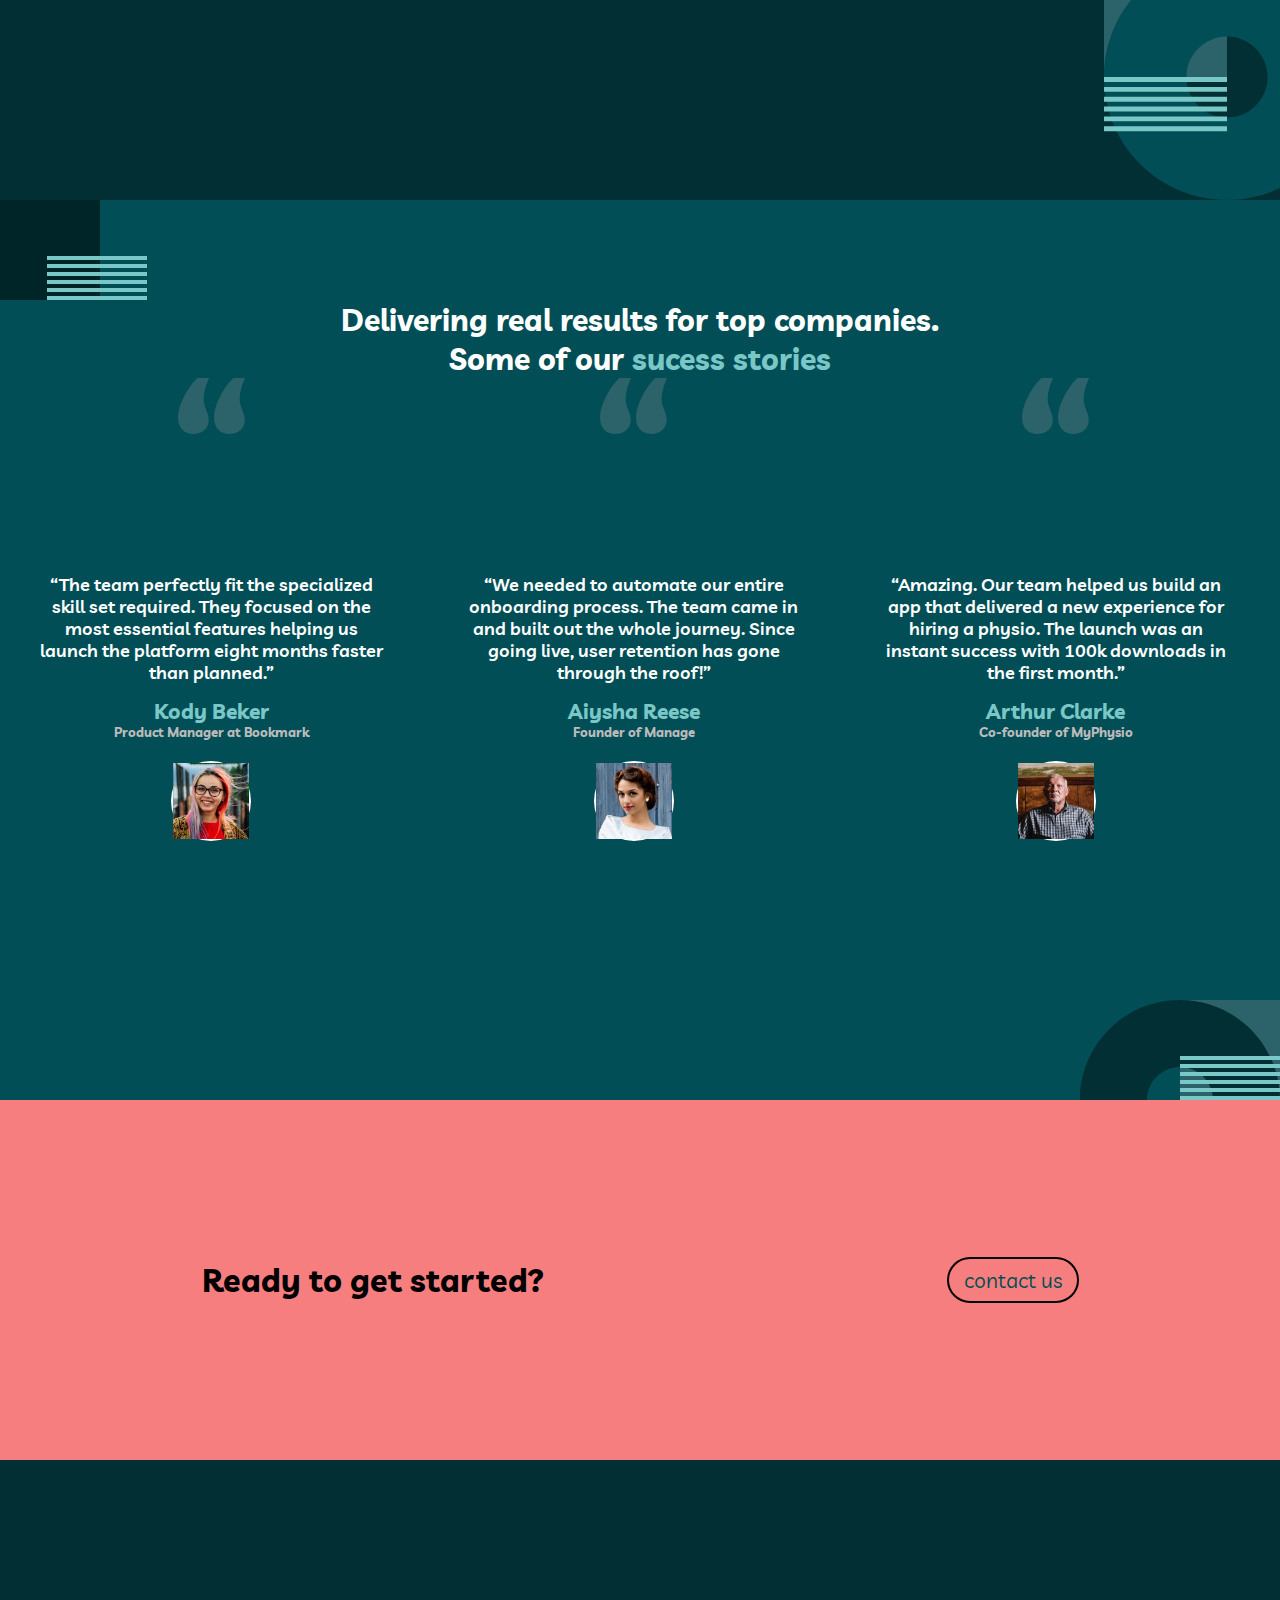
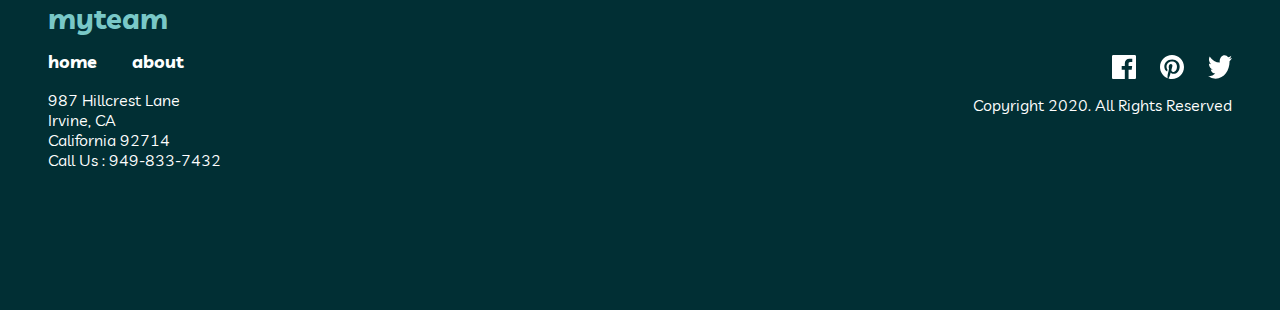
==== commit 198f071e: "About and contact pages finished" ====
--- a/page.html
+++ b/page.html
@@ -32,14 +32,11 @@
     </div>
     <section class="section">
         <img class="section__image-bg" src="./icons/bg-pattern-home-5.svg">
-        <!-- <span>====================</span> -->
         <div class="section__line"></div>
         <h2>Build & manage distributed teams like no one else.</h3>
         <div class="section__qualities">
             <div class="section__qualities">
                 <img src="./icons/icon-person.svg" alt="">
-                <!-- Porque poner la info en otro div separado de img? -->
-
                 <div class="section__qualities">
                     <h3>Experienced Individuals </h3>
                     <p>Our network is made up of highly experienced professionals who are passionate about what they do.</p>
@@ -62,7 +59,6 @@
             </div>
         </div>
         <img class="image_qualities_bottom" src="./icons/bg-pattern-home-3.svg" alt="">
-
     </section>
     <section class="section2">
         <img src="./icons/bg-pattern-home-4-about-3.svg" alt="">
@@ -87,7 +83,7 @@
                 <img src="./icons/avatar-arthur.jpg" alt="">
             </div>
         </div>
-            <img id="end_persons" src="./icons/bg-pattern-home-5.svg" alt="">
+        <img id="end_persons" src="./icons/bg-pattern-home-5.svg" alt="">
     </section>
 
     <section class="section__contact">
@@ -99,7 +95,7 @@
 
     </section>
 
-    <footer>
+    <footer class="index-footer">
         <div class="footer_info">
             <div>
                 <span>myteam</span>
--- a/css/style.css
+++ b/css/style.css
@@ -12,6 +12,10 @@
 
 @import url(./devices/desktop/desktop_900px.css) (min-width: 900px);
 
+@import url(./devices/desktop/aboutpage_900px.css) (min-width: 900px);
+
+@import url(./devices/desktop/contact_900px.css) (min-width: 900px);
+
 @import url(./devices/tablet/tablet_900px.css) (min-width: 600px) and (max-width: 900px);
 
 @import url(./devices/mobile/mobile_600px.css) (max-width: 600px);
